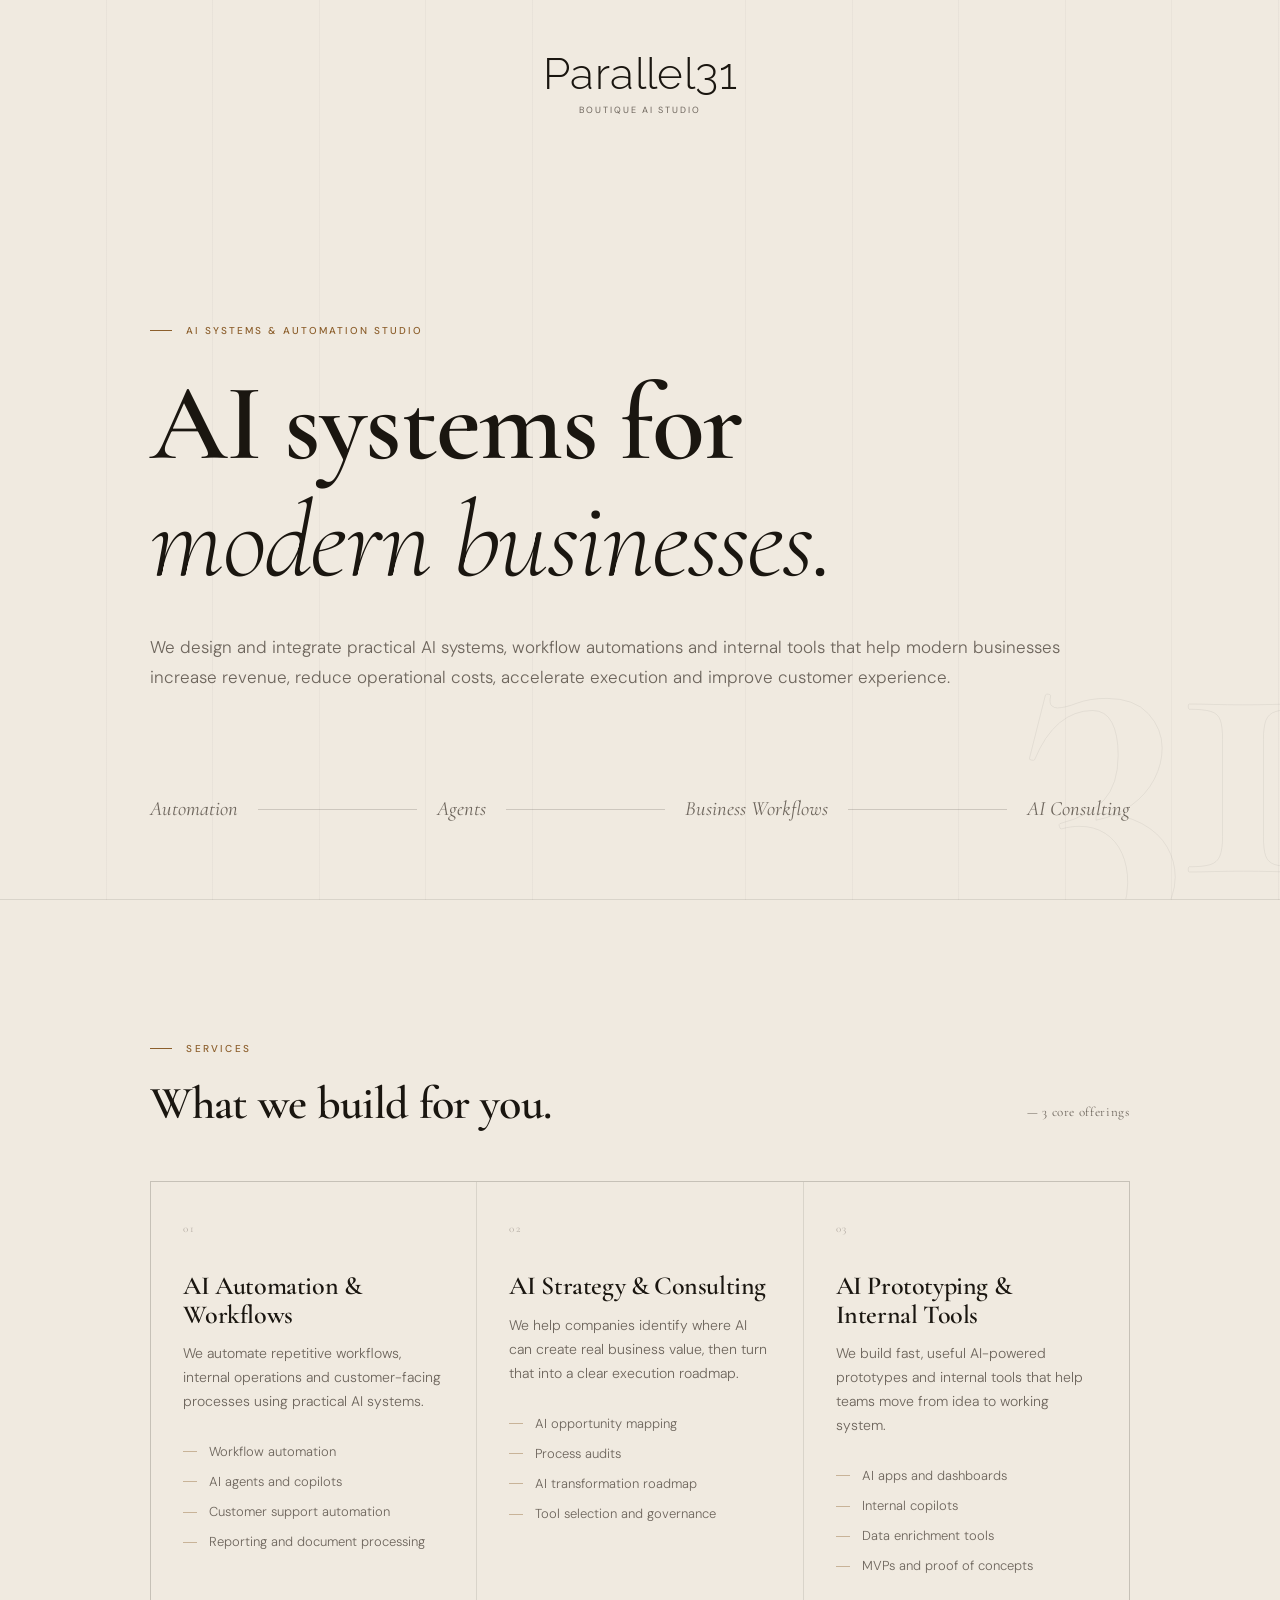
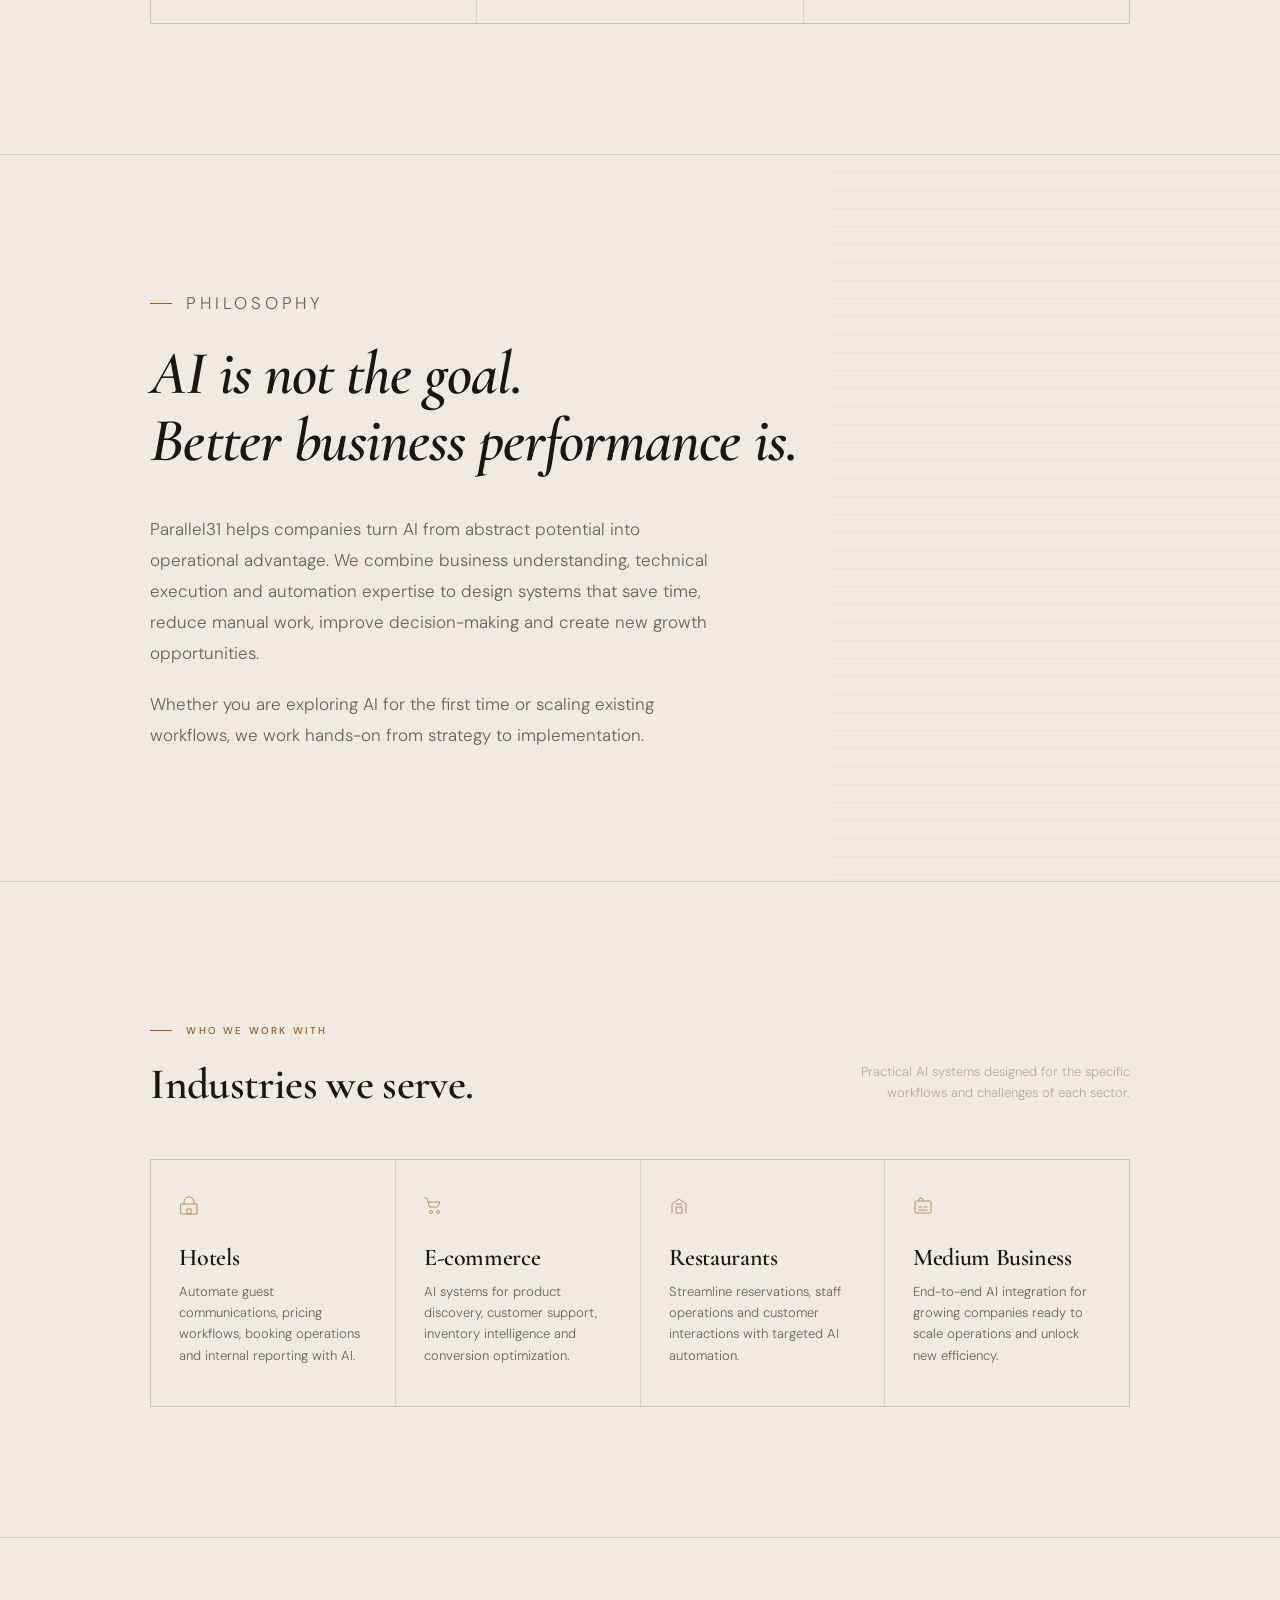
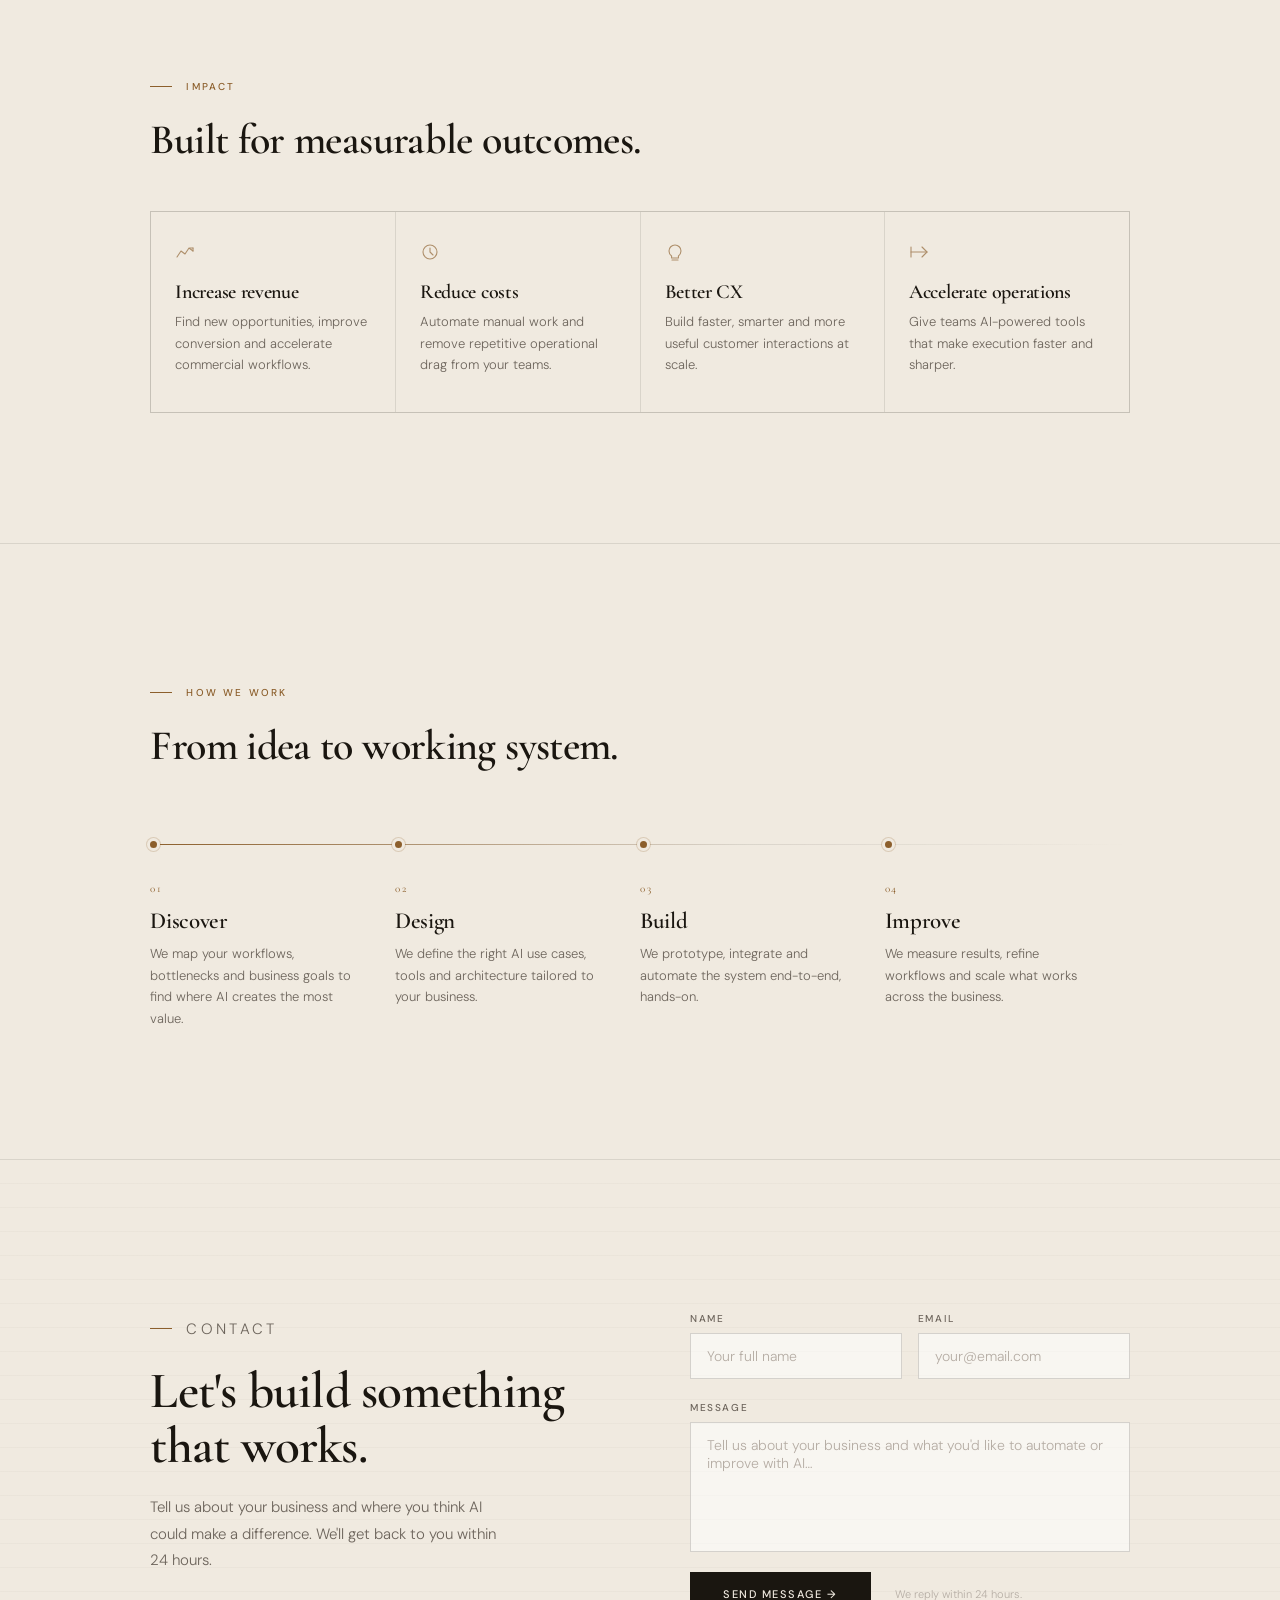
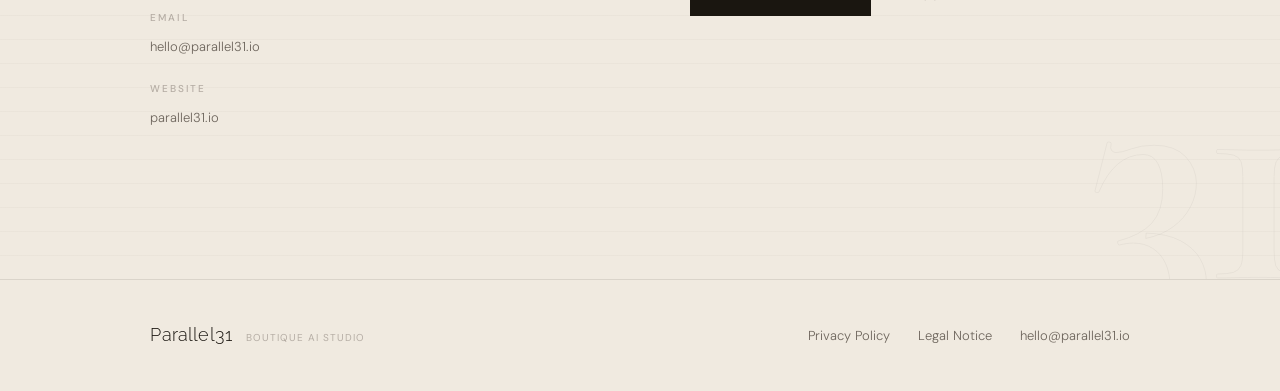
==== index.html @ 16d75545 "feat: initial deploy — Parallel31 landing page with Vercel config" ====
<!DOCTYPE html>
<html lang="en">
<head>
  <meta charset="UTF-8">
  <meta name="viewport" content="width=device-width, initial-scale=1.0">
  <title>Parallel31 — AI Systems for Modern Businesses</title>
  <meta name="description" content="Parallel31 designs and integrates generative AI solutions, automation workflows and AI-powered internal tools for measurable business impact.">
  <meta name="robots" content="index, follow">
  <link rel="canonical" href="https://parallel31.io">
  <meta property="og:title" content="Parallel31 — AI Systems for Modern Businesses">
  <meta property="og:description" content="Parallel31 designs and integrates generative AI solutions, automation workflows and AI-powered internal tools for measurable business impact.">
  <meta property="og:type" content="website">
  <meta property="og:url" content="https://parallel31.io">
  <meta name="twitter:card" content="summary_large_image">
  <meta name="twitter:title" content="Parallel31 — AI Systems for Modern Businesses">
  <meta name="twitter:description" content="Parallel31 designs and integrates generative AI solutions, automation workflows and AI-powered internal tools for measurable business impact.">

  <!-- Cormorant Garamond (headlines) + DM Sans (body/UI) + Raleway (logo wordmark) -->
  <link rel="preconnect" href="https://fonts.googleapis.com">
  <link rel="preconnect" href="https://fonts.gstatic.com" crossorigin>
  <link href="https://fonts.googleapis.com/css2?family=Cormorant+Garamond:ital,wght@0,300;0,400;0,500;0,600;0,700;1,300;1,400;1,600&family=DM+Sans:opsz,wght@9..40,200;9..40,300;9..40,400;9..40,500&family=Raleway:wght@300;400&display=swap" rel="stylesheet">

  <style>
    /* ────────────────────────────────────────────
       VARIABLES — warm off-white / cream light theme
    ──────────────────────────────────────────── */
    :root {
      --bg:           #F0EAE0;
      --surface:      #E9E2D7;
      --surface-2:    #E0D8CB;
      --surface-hover:#D8CFBF;
      --text:         #1A1610;
      --text-muted:   #6D655C;
      --text-dim:     #B5ADA4;
      --accent:       #8C5F2C;
      --accent-light: rgba(140, 95, 44, 0.09);
      --border:       rgba(26, 22, 16, 0.10);
      --border-light: rgba(26, 22, 16, 0.16);
      --max:          1120px;
      --px:           clamp(22px, 5.5vw, 88px);
    }

    /* ────────────────────────────────────────────
       RESET
    ──────────────────────────────────────────── */
    *, *::before, *::after { box-sizing: border-box; margin: 0; padding: 0; }
    html { scroll-behavior: smooth; }

    body {
      background: var(--bg);
      color: var(--text);
      font-family: 'DM Sans', system-ui, sans-serif;
      font-weight: 300;
      font-size: 16px;
      line-height: 1.7;
      -webkit-font-smoothing: antialiased;
      overflow-x: hidden;
    }

    a { color: inherit; text-decoration: none; }

    /* Subtle vertical grid — parallel line motif */
    body::before {
      content: '';
      position: fixed;
      inset: 0;
      background-image: repeating-linear-gradient(
        90deg,
        transparent 0px,
        transparent calc((100vw - 1px) / 12 - 1px),
        rgba(26, 22, 16, 0.032) calc((100vw - 1px) / 12 - 1px),
        rgba(26, 22, 16, 0.032) calc((100vw - 1px) / 12)
      );
      pointer-events: none;
      z-index: 0;
    }

    /* ────────────────────────────────────────────
       LAYOUT
    ──────────────────────────────────────────── */
    .wrap {
      width: 100%;
      max-width: var(--max);
      margin: 0 auto;
      padding: 0 var(--px);
      position: relative;
      z-index: 1;
    }
    section { position: relative; z-index: 1; }

    /* ────────────────────────────────────────────
       TYPOGRAPHY
    ──────────────────────────────────────────── */
    h1, h2, h3, h4 {
      font-family: 'Cormorant Garamond', Georgia, serif;
      line-height: 1.08;
      letter-spacing: -0.015em;
      color: var(--text);
    }

    /* ────────────────────────────────────────────
       SCROLL ANIMATIONS
    ──────────────────────────────────────────── */
    .fade-up {
      opacity: 0;
      transform: translateY(26px);
      transition: opacity 0.9s cubic-bezier(0.16, 1, 0.3, 1),
                  transform 0.9s cubic-bezier(0.16, 1, 0.3, 1);
    }
    .fade-up.visible { opacity: 1; transform: translateY(0); }
    .fade-up[data-d="1"] { transition-delay: 0.08s; }
    .fade-up[data-d="2"] { transition-delay: 0.16s; }
    .fade-up[data-d="3"] { transition-delay: 0.24s; }
    .fade-up[data-d="4"] { transition-delay: 0.32s; }
    .fade-up[data-d="5"] { transition-delay: 0.40s; }
    .fade-up[data-d="6"] { transition-delay: 0.48s; }

    /* ────────────────────────────────────────────
       SHARED: section label
    ──────────────────────────────────────────── */
    .label {
      display: inline-flex;
      align-items: center;
      gap: 14px;
      font-family: 'DM Sans', sans-serif;
      font-size: 10px;
      font-weight: 500;
      letter-spacing: 0.22em;
      text-transform: uppercase;
      color: var(--accent);
      margin-bottom: 22px;
    }
    .label::before {
      content: '';
      display: block;
      width: 22px;
      height: 1px;
      background: var(--accent);
      flex-shrink: 0;
    }

    /* ────────────────────────────────────────────
       1. HERO
    ──────────────────────────────────────────── */
    .hero {
      min-height: 100svh;
      display: flex;
      flex-direction: column;
      border-bottom: 1px solid var(--border);
      position: relative;
      overflow: hidden;
    }

    .hero > .wrap {
      display: flex;
      flex-direction: column;
      flex: 1;
      padding-top: 52px;
      padding-bottom: 72px;
    }

    /* Ghost "31" watermark */
    .hero-mark {
      position: absolute;
      right: -0.04em;
      bottom: -0.12em;
      font-family: 'Cormorant Garamond', serif;
      font-size: clamp(220px, 34vw, 520px);
      font-weight: 700;
      line-height: 1;
      color: transparent;
      -webkit-text-stroke: 1px rgba(26, 22, 16, 0.055);
      pointer-events: none;
      user-select: none;
      letter-spacing: -0.04em;
      z-index: 0;
    }


    /* ── Logo wordmark ── */
    /* NOTE: Replace with <img src="logo.png" alt="Parallel31"> when you have the file */
    .hero-logo {
      position: relative;
      z-index: 1;
      display: flex;
      flex-direction: column;
      align-items: center;
      text-align: center;
      margin-bottom: auto;
      padding-bottom: clamp(64px, 12vh, 140px);
    }
    .logo-name {
      font-family: 'Raleway', sans-serif;
      font-weight: 300;
      font-size: clamp(30px, 4vw, 44px);
      letter-spacing: 0.01em;
      color: var(--text);
      line-height: 1;
      display: block;
    }
    .logo-sub {
      display: block;
      font-family: 'DM Sans', sans-serif;
      font-weight: 400;
      font-size: 9px;
      letter-spacing: 0.22em;
      text-transform: uppercase;
      color: var(--text-muted);
      margin-top: 7px;
    }

    /* ── Hero body ── */
    .hero-body {
      position: relative;
      z-index: 1;
    }

    .hero-eyebrow {
      font-family: 'DM Sans', sans-serif;
      font-size: 10px;
      font-weight: 500;
      letter-spacing: 0.2em;
      text-transform: uppercase;
      color: var(--accent);
      margin-bottom: 26px;
      display: flex;
      align-items: center;
      gap: 14px;
    }
    .hero-eyebrow::before {
      content: '';
      display: block;
      width: 22px;
      height: 1px;
      background: var(--accent);
    }

    .hero h1 {
      font-size: clamp(52px, 8.5vw, 112px);
      font-weight: 600;
      margin-bottom: 32px;
      color: var(--text);
    }
    .hero h1 em {
      font-style: italic;
      font-weight: 300;
    }

    .hero-sub {
      font-size: clamp(15px, 1.6vw, 17px);
      color: var(--text-muted);
      line-height: 1.78;
      font-weight: 300;
    }

    /* ── Hero footer strip ── */
    .hero-foot {
      position: relative;
      z-index: 1;
      padding-top: 40px;
      margin-top: 60px;
    }
    .hero-strip {
      display: flex;
      align-items: center;
      width: 100%;
    }
    .strip-item {
      font-family: 'Cormorant Garamond', serif;
      font-size: clamp(17px, 1.6vw, 22px);
      font-weight: 400;
      font-style: italic;
      color: var(--text-muted);
      white-space: nowrap;
    }
    .strip-div {
      flex: 1;
      height: 1px;
      background: var(--border-light);
      margin: 0 20px;
    }

    /* ────────────────────────────────────────────
       2. SERVICES
    ──────────────────────────────────────────── */
    .services {
      padding: clamp(80px, 11vw, 130px) 0;
      border-bottom: 1px solid var(--border);
    }

    .services-header {
      display: flex;
      align-items: flex-end;
      justify-content: space-between;
      gap: 24px;
      margin-bottom: 52px;
      flex-wrap: wrap;
    }

    .services-header h2 {
      font-size: clamp(28px, 3.6vw, 48px);
      font-weight: 600;
      white-space: nowrap;
    }

    .services-count {
      font-family: 'Cormorant Garamond', serif;
      font-size: 13px;
      font-weight: 400;
      color: var(--text-muted);
      letter-spacing: 0.05em;
      padding-bottom: 6px;
      white-space: nowrap;
    }

    /* Gap trick → clean inner borders */
    .services-grid {
      display: grid;
      grid-template-columns: repeat(3, 1fr);
      gap: 1px;
      background: var(--border);
      border: 1px solid var(--border);
    }

    .service-card {
      background: var(--bg);
      padding: 38px 32px 46px;
      transition: background 0.35s ease;
      position: relative;
      overflow: hidden;
    }
    .service-card::after {
      content: '';
      position: absolute;
      top: 0; left: 0; right: 0;
      height: 2px;
      background: linear-gradient(90deg, var(--accent), transparent);
      opacity: 0;
      transition: opacity 0.35s ease;
    }
    .service-card:hover { background: var(--surface-hover); }
    .service-card:hover::after { opacity: 1; }

    .card-num {
      font-family: 'Cormorant Garamond', serif;
      font-size: 11px;
      font-weight: 400;
      letter-spacing: 0.14em;
      color: var(--text-dim);
      display: block;
      margin-bottom: 34px;
    }

    .service-card h3 {
      font-size: clamp(21px, 2.1vw, 26px);
      font-weight: 600;
      margin-bottom: 12px;
    }

    .service-card > p {
      font-size: 14px;
      color: var(--text-muted);
      line-height: 1.72;
      margin-bottom: 28px;
      font-weight: 300;
    }

    .service-list {
      list-style: none;
      display: flex;
      flex-direction: column;
      gap: 8px;
    }
    .service-list li {
      display: flex;
      align-items: center;
      gap: 12px;
      font-size: 13px;
      color: var(--text-muted);
      font-weight: 300;
    }
    .service-list li::before {
      content: '';
      display: block;
      width: 14px;
      height: 1px;
      background: var(--accent);
      opacity: 0.4;
      flex-shrink: 0;
    }

    /* ────────────────────────────────────────────
       3. PHILOSOPHY
    ──────────────────────────────────────────── */
    .philosophy {
      padding: clamp(80px, 11vw, 130px) 0;
      border-bottom: 1px solid var(--border);
      position: relative;
      overflow: hidden;
    }
    .philosophy::after {
      content: '';
      position: absolute;
      right: 0; top: 0; bottom: 0;
      width: 35%;
      background: repeating-linear-gradient(
        180deg,
        transparent 0px,
        transparent 17px,
        rgba(26, 22, 16, 0.028) 17px,
        rgba(26, 22, 16, 0.028) 18px
      );
      pointer-events: none;
    }

    .philosophy-inner { max-width: 700px; }

    .philosophy h2 {
      font-size: clamp(30px, 4.8vw, 62px);
      font-weight: 600;
      font-style: italic;
      margin-bottom: 40px;
    }

    .philosophy p {
      font-size: clamp(15px, 1.55vw, 17px);
      color: var(--text-muted);
      line-height: 1.82;
      max-width: 580px;
      font-weight: 300;
    }
    .philosophy p + p { margin-top: 20px; }

    /* ────────────────────────────────────────────
       4. CLIENTS
    ──────────────────────────────────────────── */
    .clients {
      padding: clamp(80px, 11vw, 130px) 0;
      border-bottom: 1px solid var(--border);
    }

    .clients-header {
      display: flex;
      align-items: flex-end;
      justify-content: space-between;
      gap: 24px;
      margin-bottom: 52px;
      flex-wrap: wrap;
    }

    .clients-header h2 {
      font-size: clamp(28px, 3.4vw, 44px);
      font-weight: 600;
    }

    .clients-note {
      font-size: 13px;
      color: var(--text-dim);
      font-weight: 300;
      max-width: 280px;
      text-align: right;
      line-height: 1.6;
      padding-bottom: 4px;
    }

    .clients-grid {
      display: grid;
      grid-template-columns: repeat(4, 1fr);
      gap: 1px;
      background: var(--border);
      border: 1px solid var(--border);
    }

    .client-block {
      background: var(--bg);
      padding: 36px 28px 40px;
      transition: background 0.3s ease;
      position: relative;
    }
    .client-block:hover { background: var(--surface); }

    .client-icon {
      display: block;
      margin-bottom: 20px;
    }
    .client-icon svg {
      width: 20px;
      height: 20px;
      opacity: 0.6;
    }

    .client-block h4 {
      font-family: 'Cormorant Garamond', serif;
      font-size: clamp(20px, 1.9vw, 24px);
      font-weight: 600;
      margin-bottom: 10px;
    }

    .client-block p {
      font-size: 13px;
      color: var(--text-muted);
      line-height: 1.65;
      font-weight: 300;
    }

    /* ────────────────────────────────────────────
       5. OUTCOMES
    ──────────────────────────────────────────── */
    .outcomes {
      padding: clamp(80px, 11vw, 130px) 0;
      border-bottom: 1px solid var(--border);
    }

    .outcomes-header { margin-bottom: 48px; }
    .outcomes-header h2 {
      font-size: clamp(26px, 3.3vw, 42px);
      font-weight: 600;
    }

    .outcomes-grid {
      display: grid;
      grid-template-columns: repeat(4, 1fr);
      gap: 1px;
      background: var(--border);
      border: 1px solid var(--border);
    }

    .outcome-block {
      background: var(--bg);
      padding: 30px 24px 36px;
      transition: background 0.3s ease;
    }
    .outcome-block:hover { background: var(--surface); }

    .outcome-icon {
      display: block;
      width: 20px;
      height: 20px;
      margin-bottom: 20px;
      opacity: 0.65;
    }

    .outcome-block h4 {
      font-family: 'Cormorant Garamond', serif;
      font-size: clamp(17px, 1.6vw, 20px);
      font-weight: 600;
      margin-bottom: 8px;
    }

    .outcome-block p {
      font-size: 13px;
      color: var(--text-muted);
      line-height: 1.65;
      font-weight: 300;
    }

    /* ────────────────────────────────────────────
       6. PROCESS
    ──────────────────────────────────────────── */
    .process {
      padding: clamp(80px, 11vw, 130px) 0;
      border-bottom: 1px solid var(--border);
    }

    .process-header { margin-bottom: 68px; }
    .process-header h2 {
      font-size: clamp(26px, 3.3vw, 42px);
      font-weight: 600;
    }

    .steps {
      display: grid;
      grid-template-columns: repeat(4, 1fr);
      position: relative;
    }

    .steps::before {
      content: '';
      position: absolute;
      top: 8px; left: 0; right: 0;
      height: 1px;
      background: linear-gradient(90deg, var(--accent) 0%, var(--border) 60%, transparent 100%);
    }

    .step {
      padding-top: 44px;
      padding-right: 36px;
      position: relative;
    }
    .step::before {
      content: '';
      position: absolute;
      top: 5px; left: 0;
      width: 7px; height: 7px;
      border-radius: 50%;
      background: var(--accent);
      box-shadow: 0 0 0 3px var(--bg), 0 0 0 4px rgba(140,95,44,0.22);
    }

    .step-num {
      display: block;
      font-family: 'Cormorant Garamond', serif;
      font-size: 11px;
      font-weight: 400;
      letter-spacing: 0.14em;
      color: var(--accent);
      margin-bottom: 10px;
    }

    .step h4 {
      font-size: clamp(19px, 1.9vw, 23px);
      font-weight: 600;
      margin-bottom: 10px;
    }

    .step p {
      font-size: 13px;
      color: var(--text-muted);
      line-height: 1.65;
      font-weight: 300;
    }

    /* ────────────────────────────────────────────
       7. CONTACT FORM
    ──────────────────────────────────────────── */
    .contact {
      padding: clamp(80px, 12vw, 150px) 0;
      position: relative;
      overflow: hidden;
    }

    /* Horizontal lines texture behind form */
    .contact::before {
      content: '';
      position: absolute;
      inset: 0;
      background: repeating-linear-gradient(
        180deg,
        transparent 0px,
        transparent 23px,
        rgba(26, 22, 16, 0.022) 23px,
        rgba(26, 22, 16, 0.022) 24px
      );
      pointer-events: none;
    }

    /* Ghost 31 behind form */
    .contact::after {
      content: '31';
      position: absolute;
      right: -0.06em;
      bottom: -0.18em;
      font-family: 'Cormorant Garamond', serif;
      font-size: clamp(180px, 26vw, 400px);
      font-weight: 700;
      line-height: 1;
      color: transparent;
      -webkit-text-stroke: 1px rgba(26, 22, 16, 0.04);
      pointer-events: none;
      user-select: none;
      letter-spacing: -0.04em;
    }

    .contact-inner {
      display: grid;
      grid-template-columns: 1fr 1fr;
      gap: clamp(48px, 8vw, 100px);
      align-items: start;
      position: relative;
      z-index: 1;
    }

    .contact-text {}

    .contact-text h2 {
      font-size: clamp(30px, 4vw, 52px);
      font-weight: 600;
      margin-bottom: 20px;
    }

    .contact-text p {
      font-size: 15px;
      color: var(--text-muted);
      line-height: 1.75;
      font-weight: 300;
      max-width: 360px;
    }

    .contact-detail {
      margin-top: 36px;
      display: flex;
      flex-direction: column;
      gap: 6px;
    }

    .contact-detail a {
      font-size: 13px;
      color: var(--text-muted);
      font-weight: 300;
      transition: color 0.2s ease;
    }
    .contact-detail a:hover { color: var(--accent); }

    .contact-detail .cd-label {
      font-size: 10px;
      font-weight: 500;
      letter-spacing: 0.18em;
      text-transform: uppercase;
      color: var(--text-dim);
      margin-bottom: 4px;
      margin-top: 16px;
      display: block;
    }
    .contact-detail .cd-label:first-child { margin-top: 0; }

    /* Form */
    .contact-form {
      display: flex;
      flex-direction: column;
      gap: 20px;
    }

    .form-row {
      display: grid;
      grid-template-columns: 1fr 1fr;
      gap: 16px;
    }

    .form-field {
      display: flex;
      flex-direction: column;
      gap: 6px;
    }

    .form-field label {
      font-size: 10px;
      font-weight: 500;
      letter-spacing: 0.16em;
      text-transform: uppercase;
      color: var(--text-muted);
    }

    .form-field input,
    .form-field textarea {
      width: 100%;
      background: rgba(255, 255, 255, 0.55);
      border: 1px solid var(--border-light);
      padding: 13px 16px;
      font-family: 'DM Sans', sans-serif;
      font-size: 14px;
      font-weight: 300;
      color: var(--text);
      transition: border-color 0.25s ease, background 0.25s ease;
      outline: none;
      -webkit-appearance: none;
      border-radius: 0;
      resize: none;
    }

    .form-field input::placeholder,
    .form-field textarea::placeholder {
      color: var(--text-dim);
    }

    .form-field input:focus,
    .form-field textarea:focus {
      border-color: var(--accent);
      background: rgba(255, 255, 255, 0.75);
    }

    .form-field textarea { min-height: 130px; }

    .form-submit {
      display: inline-flex;
      align-items: center;
      gap: 12px;
      padding: 14px 32px;
      background: var(--text);
      color: var(--bg);
      border: 1px solid var(--text);
      font-family: 'DM Sans', sans-serif;
      font-size: 11px;
      font-weight: 500;
      letter-spacing: 0.14em;
      text-transform: uppercase;
      cursor: pointer;
      transition: background 0.3s ease, color 0.3s ease, border-color 0.3s ease;
      border-radius: 0;
      align-self: flex-start;
    }
    .form-submit:hover {
      background: var(--accent);
      border-color: var(--accent);
      color: var(--bg);
    }

    .form-note {
      font-size: 11px;
      color: var(--text-dim);
      font-weight: 300;
    }

    /* ────────────────────────────────────────────
       FOOTER
    ──────────────────────────────────────────── */
    footer {
      border-top: 1px solid var(--border);
      padding: 40px 0;
      position: relative;
      z-index: 1;
      background: var(--bg);
    }

    .footer-inner {
      display: flex;
      align-items: center;
      justify-content: space-between;
      gap: 24px;
      flex-wrap: wrap;
    }

    .footer-brand { display: flex; align-items: baseline; gap: 14px; }

    .footer-name {
      font-family: 'Raleway', sans-serif;
      font-size: 18px;
      font-weight: 300;
      color: var(--text);
      letter-spacing: 0.01em;
    }

    .footer-tagline {
      font-size: 10px;
      font-weight: 400;
      color: var(--text-dim);
      letter-spacing: 0.1em;
      text-transform: uppercase;
    }

    .footer-right { display: flex; align-items: center; gap: 28px; }

    .footer-right a {
      font-size: 13px;
      color: var(--text-muted);
      font-weight: 300;
      transition: color 0.2s ease;
    }
    .footer-right a:hover { color: var(--accent); }

    /* ────────────────────────────────────────────
       RESPONSIVE
    ──────────────────────────────────────────── */
    @media (max-width: 1000px) {
      .clients-grid { grid-template-columns: repeat(2, 1fr); }
      .outcomes-grid { grid-template-columns: repeat(2, 1fr); }
    }

    @media (max-width: 900px) {
      .services-grid { grid-template-columns: 1fr; }
      .services-header h2 { white-space: normal; }

      .steps {
        grid-template-columns: repeat(2, 1fr);
        gap: 48px 36px;
      }
      .steps::before { display: none; }
      .step { padding-top: 0; }
      .step::before { display: none; }

      .contact-inner { grid-template-columns: 1fr; gap: 52px; }
      .contact-text p { max-width: 100%; }
    }

    @media (max-width: 640px) {
      :root { --px: 20px; }

      .hero { padding: 40px 0 56px; }
      .hero-lines { display: none; }

      .clients-grid { grid-template-columns: 1fr; }
      .outcomes-grid { grid-template-columns: 1fr; }
      .steps { grid-template-columns: 1fr; gap: 40px; }

      .form-row { grid-template-columns: 1fr; }

      .hero-foot { flex-direction: column; align-items: flex-start; gap: 16px; }

      .footer-inner { flex-direction: column; align-items: flex-start; gap: 16px; }
      .footer-brand { flex-direction: column; gap: 6px; }
      .footer-right { gap: 18px; }

      .philosophy::after { display: none; }
      .clients-header { flex-direction: column; }
      .clients-note { text-align: left; }
    }
  </style>
</head>
<body>

  <!-- ──────────────── 1. HERO ──────────────── -->
  <section class="hero">
    <div class="hero-mark" aria-hidden="true">31</div>
    <div class="wrap">
      <!-- Logo wordmark — replace with <img src="logo.png" alt="Parallel31"> if you have the file -->
      <div class="hero-logo fade-up">
        <span class="logo-name">Parallel31</span>
        <span class="logo-sub">Boutique AI Studio</span>
      </div>

      <div class="hero-body">
        <p class="hero-eyebrow fade-up" data-d="1">AI Systems &amp; Automation Studio</p>
        <h1 class="fade-up" data-d="2">
          AI systems for<br><em>modern businesses.</em>
        </h1>
        <p class="hero-sub fade-up" data-d="3">
          We design and integrate practical AI systems, workflow automations and internal tools that help modern businesses increase revenue, reduce operational costs, accelerate execution and improve customer experience.
        </p>
      </div>

      <div class="hero-foot fade-up" data-d="4">
        <div class="hero-strip">
          <span class="strip-item">Automation</span>
          <span class="strip-div" aria-hidden="true"></span>
          <span class="strip-item">Agents</span>
          <span class="strip-div" aria-hidden="true"></span>
          <span class="strip-item">Business Workflows</span>
          <span class="strip-div" aria-hidden="true"></span>
          <span class="strip-item">AI Consulting</span>
        </div>
      </div>
    </div>
  </section>

  <!-- ──────────────── 2. SERVICES ──────────────── -->
  <section class="services">
    <div class="wrap">
      <div class="services-header fade-up">
        <div>
          <p class="label">Services</p>
          <h2>What we build for you.</h2>
        </div>
        <span class="services-count">— 3 core offerings</span>
      </div>

      <div class="services-grid">
        <article class="service-card fade-up" data-d="1">
          <span class="card-num">01</span>
          <h3>AI Automation &amp; Workflows</h3>
          <p>We automate repetitive workflows, internal operations and customer-facing processes using practical AI systems.</p>
          <ul class="service-list">
            <li>Workflow automation</li>
            <li>AI agents and copilots</li>
            <li>Customer support automation</li>
            <li>Reporting and document processing</li>
          </ul>
        </article>

        <article class="service-card fade-up" data-d="2">
          <span class="card-num">02</span>
          <h3>AI Strategy &amp; Consulting</h3>
          <p>We help companies identify where AI can create real business value, then turn that into a clear execution roadmap.</p>
          <ul class="service-list">
            <li>AI opportunity mapping</li>
            <li>Process audits</li>
            <li>AI transformation roadmap</li>
            <li>Tool selection and governance</li>
          </ul>
        </article>

        <article class="service-card fade-up" data-d="3">
          <span class="card-num">03</span>
          <h3>AI Prototyping &amp; Internal Tools</h3>
          <p>We build fast, useful AI-powered prototypes and internal tools that help teams move from idea to working system.</p>
          <ul class="service-list">
            <li>AI apps and dashboards</li>
            <li>Internal copilots</li>
            <li>Data enrichment tools</li>
            <li>MVPs and proof of concepts</li>
          </ul>
        </article>
      </div>
    </div>
  </section>

  <!-- ──────────────── 3. PHILOSOPHY ──────────────── -->
  <section class="philosophy">
    <div class="wrap">
      <div class="philosophy-inner">
        <p class="label fade-up">Philosophy</p>
        <h2 class="fade-up" data-d="1">AI is not the goal.<br>Better business performance is.</h2>
        <div class="fade-up" data-d="2">
          <p>Parallel31 helps companies turn AI from abstract potential into operational advantage. We combine business understanding, technical execution and automation expertise to design systems that save time, reduce manual work, improve decision-making and create new growth opportunities.</p>
          <p>Whether you are exploring AI for the first time or scaling existing workflows, we work hands-on from strategy to implementation.</p>
        </div>
      </div>
    </div>
  </section>

  <!-- ──────────────── 4. CLIENTS ──────────────── -->
  <section class="clients">
    <div class="wrap">
      <div class="clients-header fade-up">
        <div>
          <p class="label">Who we work with</p>
          <h2>Industries we serve.</h2>
        </div>
        <p class="clients-note">Practical AI systems designed for the specific workflows and challenges of each sector.</p>
      </div>

      <div class="clients-grid">
        <div class="client-block fade-up" data-d="1">
          <span class="client-icon">
            <svg viewBox="0 0 20 20" fill="none" aria-hidden="true">
              <rect x="2" y="8" width="16" height="10" stroke="#8C5F2C" stroke-width="1" stroke-linecap="round" stroke-linejoin="round"/>
              <path d="M5 8V6a5 5 0 0110 0v2" stroke="#8C5F2C" stroke-width="1" stroke-linecap="round"/>
              <rect x="8" y="13" width="4" height="5" stroke="#8C5F2C" stroke-width="1"/>
            </svg>
          </span>
          <h4>Hotels</h4>
          <p>Automate guest communications, pricing workflows, booking operations and internal reporting with AI.</p>
        </div>

        <div class="client-block fade-up" data-d="2">
          <span class="client-icon">
            <svg viewBox="0 0 20 20" fill="none" aria-hidden="true">
              <circle cx="7" cy="16" r="1.5" stroke="#8C5F2C" stroke-width="1"/>
              <circle cx="14" cy="16" r="1.5" stroke="#8C5F2C" stroke-width="1"/>
              <path d="M1 2h2l2.5 9h8L16 6H5" stroke="#8C5F2C" stroke-width="1" stroke-linecap="round" stroke-linejoin="round"/>
            </svg>
          </span>
          <h4>E-commerce</h4>
          <p>AI systems for product discovery, customer support, inventory intelligence and conversion optimization.</p>
        </div>

        <div class="client-block fade-up" data-d="3">
          <span class="client-icon">
            <svg viewBox="0 0 20 20" fill="none" aria-hidden="true">
              <path d="M3 17V8l7-5 7 5v9" stroke="#8C5F2C" stroke-width="1" stroke-linecap="round" stroke-linejoin="round"/>
              <rect x="7" y="11" width="6" height="6" stroke="#8C5F2C" stroke-width="1"/>
              <path d="M7 8h6" stroke="#8C5F2C" stroke-width="1" stroke-linecap="round"/>
            </svg>
          </span>
          <h4>Restaurants</h4>
          <p>Streamline reservations, staff operations and customer interactions with targeted AI automation.</p>
        </div>

        <div class="client-block fade-up" data-d="4">
          <span class="client-icon">
            <svg viewBox="0 0 20 20" fill="none" aria-hidden="true">
              <rect x="2" y="5" width="16" height="12" rx="1" stroke="#8C5F2C" stroke-width="1"/>
              <path d="M6 5V4a2 2 0 014 0v1M6 11h3M6 14h8M11 11h3" stroke="#8C5F2C" stroke-width="1" stroke-linecap="round"/>
            </svg>
          </span>
          <h4>Medium Business</h4>
          <p>End-to-end AI integration for growing companies ready to scale operations and unlock new efficiency.</p>
        </div>
      </div>
    </div>
  </section>

  <!-- ──────────────── 5. OUTCOMES ──────────────── -->
  <section class="outcomes">
    <div class="wrap">
      <div class="outcomes-header fade-up">
        <p class="label">Impact</p>
        <h2>Built for measurable outcomes.</h2>
      </div>

      <div class="outcomes-grid">
        <div class="outcome-block fade-up" data-d="1">
          <svg class="outcome-icon" viewBox="0 0 20 20" fill="none" aria-hidden="true">
            <polyline points="2,15 6,9 10,12 14,6 18,9" stroke="#8C5F2C" stroke-width="1.1" stroke-linecap="round" stroke-linejoin="round"/>
            <line x1="18" y1="6" x2="18" y2="9" stroke="#8C5F2C" stroke-width="1.1" stroke-linecap="round"/>
            <line x1="15" y1="6" x2="18" y2="6" stroke="#8C5F2C" stroke-width="1.1" stroke-linecap="round"/>
          </svg>
          <h4>Increase revenue</h4>
          <p>Find new opportunities, improve conversion and accelerate commercial workflows.</p>
        </div>

        <div class="outcome-block fade-up" data-d="2">
          <svg class="outcome-icon" viewBox="0 0 20 20" fill="none" aria-hidden="true">
            <circle cx="10" cy="10" r="7" stroke="#8C5F2C" stroke-width="1.1"/>
            <polyline points="10,6 10,10 13,13" stroke="#8C5F2C" stroke-width="1.1" stroke-linecap="round" stroke-linejoin="round"/>
          </svg>
          <h4>Reduce costs</h4>
          <p>Automate manual work and remove repetitive operational drag from your teams.</p>
        </div>

        <div class="outcome-block fade-up" data-d="3">
          <svg class="outcome-icon" viewBox="0 0 20 20" fill="none" aria-hidden="true">
            <path d="M10 3C6.69 3 4 5.69 4 9c0 2.07 1.01 3.9 2.56 5.05V16h6.88v-1.95A7 7 0 0016 9c0-3.31-2.69-6-6-6z" stroke="#8C5F2C" stroke-width="1.1" stroke-linecap="round" stroke-linejoin="round"/>
            <line x1="7" y1="18" x2="13" y2="18" stroke="#8C5F2C" stroke-width="1.1" stroke-linecap="round"/>
          </svg>
          <h4>Better CX</h4>
          <p>Build faster, smarter and more useful customer interactions at scale.</p>
        </div>

        <div class="outcome-block fade-up" data-d="4">
          <svg class="outcome-icon" viewBox="0 0 20 20" fill="none" aria-hidden="true">
            <line x1="2" y1="10" x2="18" y2="10" stroke="#8C5F2C" stroke-width="1.1" stroke-linecap="round"/>
            <polyline points="13,5 18,10 13,15" stroke="#8C5F2C" stroke-width="1.1" stroke-linecap="round" stroke-linejoin="round"/>
            <line x1="2" y1="5" x2="2" y2="15" stroke="#8C5F2C" stroke-width="1.1" stroke-linecap="round"/>
          </svg>
          <h4>Accelerate operations</h4>
          <p>Give teams AI-powered tools that make execution faster and sharper.</p>
        </div>
      </div>
    </div>
  </section>

  <!-- ──────────────── 6. PROCESS ──────────────── -->
  <section class="process">
    <div class="wrap">
      <div class="process-header fade-up">
        <p class="label">How we work</p>
        <h2>From idea to working system.</h2>
      </div>

      <div class="steps">
        <div class="step fade-up" data-d="1">
          <span class="step-num">01</span>
          <h4>Discover</h4>
          <p>We map your workflows, bottlenecks and business goals to find where AI creates the most value.</p>
        </div>
        <div class="step fade-up" data-d="2">
          <span class="step-num">02</span>
          <h4>Design</h4>
          <p>We define the right AI use cases, tools and architecture tailored to your business.</p>
        </div>
        <div class="step fade-up" data-d="3">
          <span class="step-num">03</span>
          <h4>Build</h4>
          <p>We prototype, integrate and automate the system end-to-end, hands-on.</p>
        </div>
        <div class="step fade-up" data-d="4">
          <span class="step-num">04</span>
          <h4>Improve</h4>
          <p>We measure results, refine workflows and scale what works across the business.</p>
        </div>
      </div>
    </div>
  </section>

  <!-- ──────────────── 7. CONTACT FORM ──────────────── -->
  <section class="contact">
    <div class="wrap">
      <div class="contact-inner">

        <div class="contact-text fade-up">
          <p class="label">Contact</p>
          <h2>Let's build something that works.</h2>
          <p>Tell us about your business and where you think AI could make a difference. We'll get back to you within 24 hours.</p>

          <div class="contact-detail">
            <span class="cd-label">Email</span>
            <a href="mailto:hello@parallel31.io">hello@parallel31.io</a>
            <span class="cd-label">Website</span>
            <a href="https://parallel31.io">parallel31.io</a>
          </div>
        </div>

        <!-- FormSubmit.co — free, no signup, forwards to your email -->
        <form
          class="contact-form fade-up"
          data-d="2"
          action="https://formsubmit.co/hello@parallel31.io"
          method="POST"
        >
          <!-- FormSubmit config -->
          <input type="hidden" name="_subject" value="New enquiry — Parallel31.io">
          <input type="hidden" name="_captcha" value="false">
          <input type="hidden" name="_template" value="table">
          <input type="hidden" name="_next" value="https://www.parallel31.io">

          <div class="form-row">
            <div class="form-field">
              <label for="name">Name</label>
              <input type="text" id="name" name="name" placeholder="Your full name" required>
            </div>
            <div class="form-field">
              <label for="email">Email</label>
              <input type="email" id="email" name="email" placeholder="your@email.com" required>
            </div>
          </div>

          <div class="form-field">
            <label for="message">Message</label>
            <textarea id="message" name="message" placeholder="Tell us about your business and what you'd like to automate or improve with AI…" required></textarea>
          </div>

          <div style="display:flex; align-items:center; gap:24px; flex-wrap:wrap;">
            <button type="submit" class="form-submit">Send message →</button>
            <span class="form-note">We reply within 24 hours.</span>
          </div>
        </form>

      </div>
    </div>
  </section>

  <!-- ──────────────── FOOTER ──────────────── -->
  <footer>
    <div class="wrap">
      <div class="footer-inner">
        <div class="footer-brand">
          <span class="footer-name">Parallel31</span>
          <span class="footer-tagline">Boutique AI Studio</span>
        </div>
        <div class="footer-right">
          <a href="privacy-policy.html">Privacy Policy</a>
          <a href="legal-notice.html">Legal Notice</a>
          <a href="mailto:hello@parallel31.io">hello@parallel31.io</a>
        </div>
      </div>
    </div>
  </footer>

  <script>
    // Intersection observer — fade-up on scroll
    const io = new IntersectionObserver((entries) => {
      entries.forEach(e => {
        if (e.isIntersecting) {
          e.target.classList.add('visible');
          io.unobserve(e.target);
        }
      });
    }, { threshold: 0.06, rootMargin: '0px 0px -30px 0px' });

    document.querySelectorAll('.fade-up').forEach(el => io.observe(el));

    // Hero animates immediately
    requestAnimationFrame(() => {
      document.querySelectorAll('.hero .fade-up').forEach((el, i) => {
        setTimeout(() => el.classList.add('visible'), i * 100);
      });
    });
  </script>
</body>
</html>
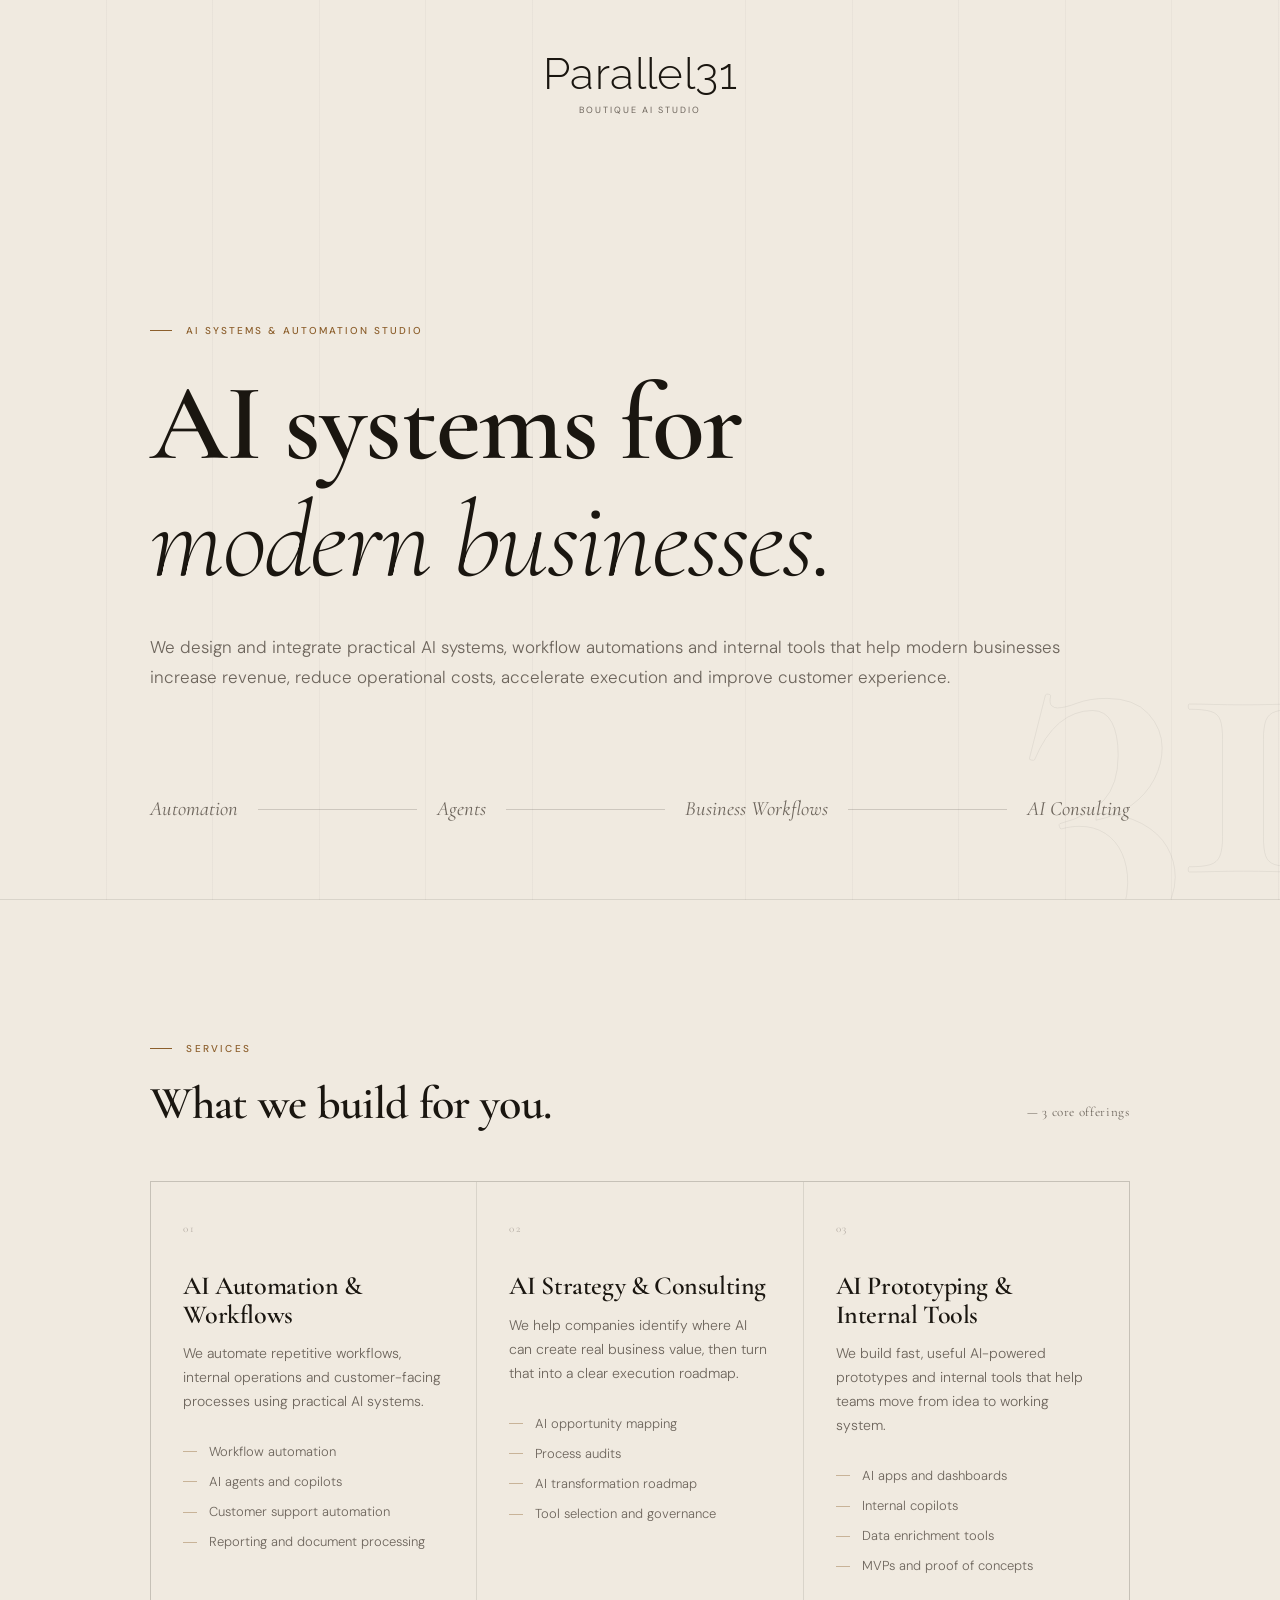
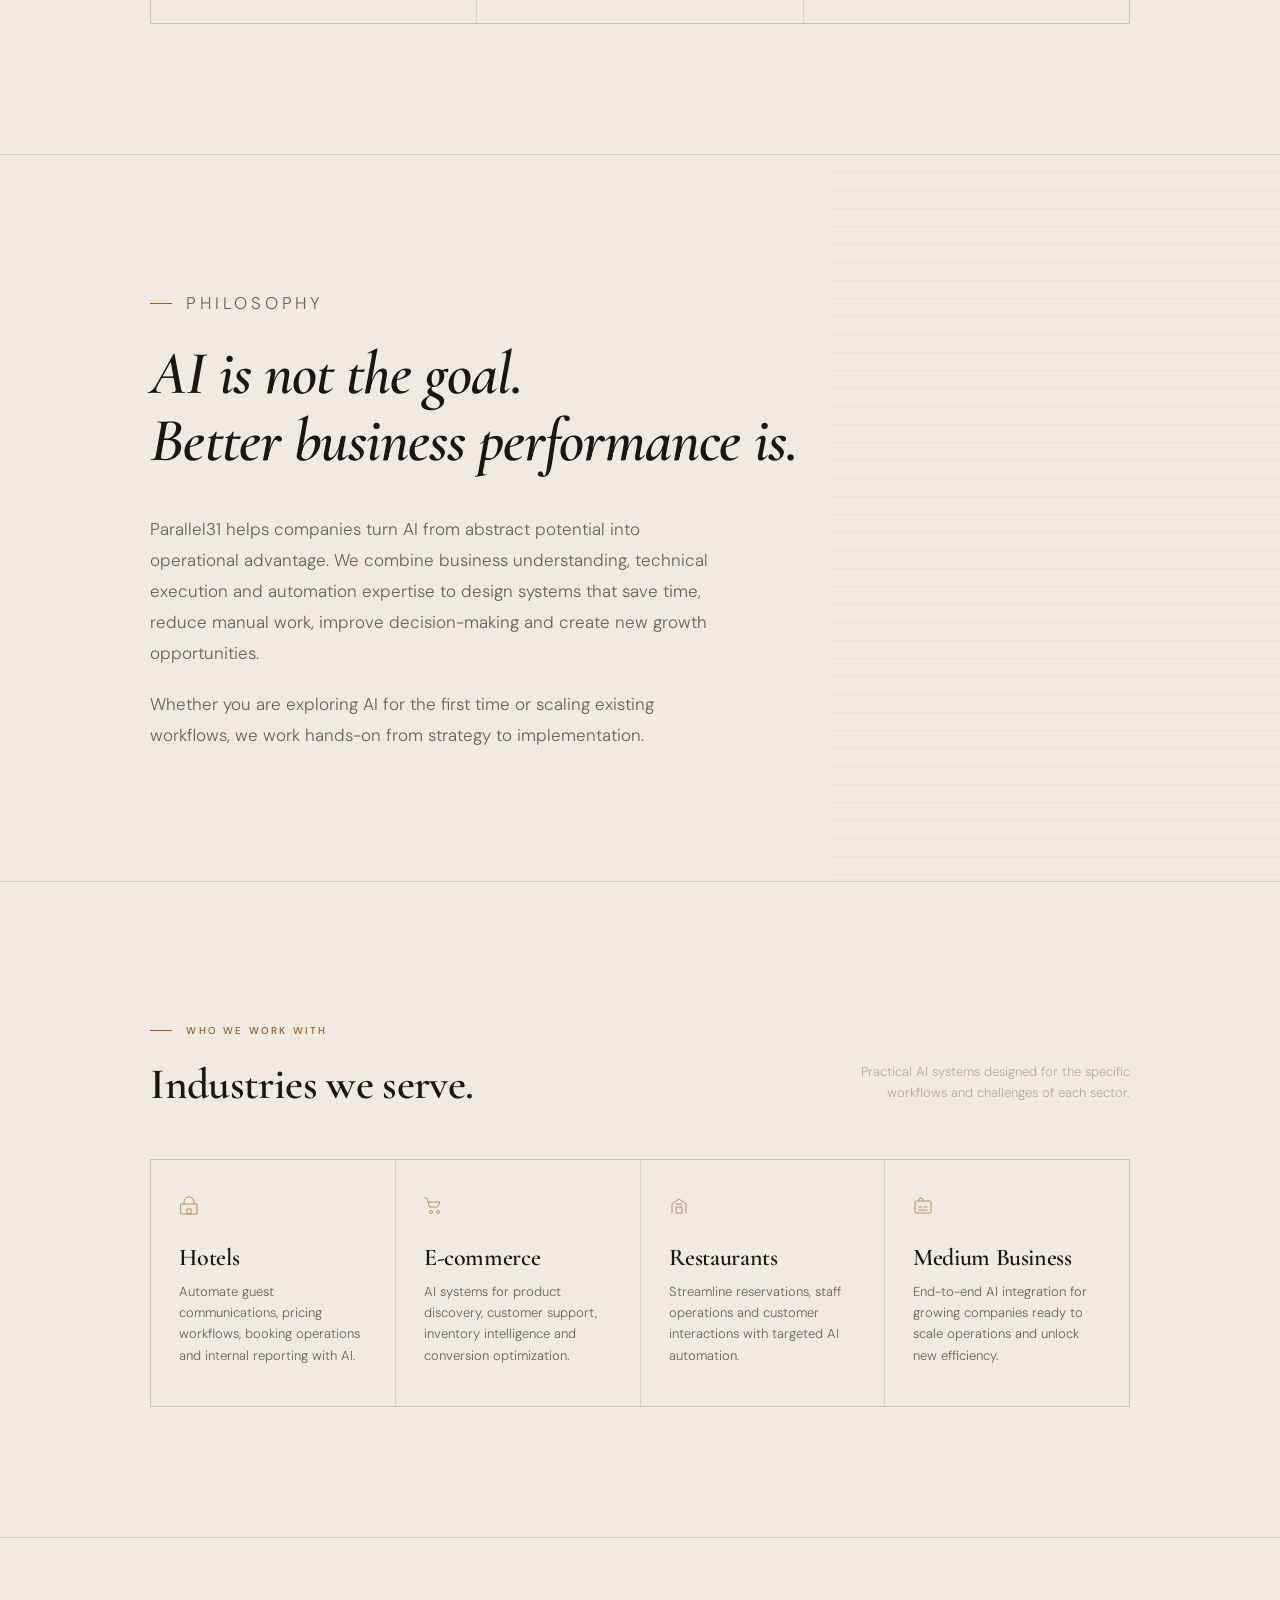
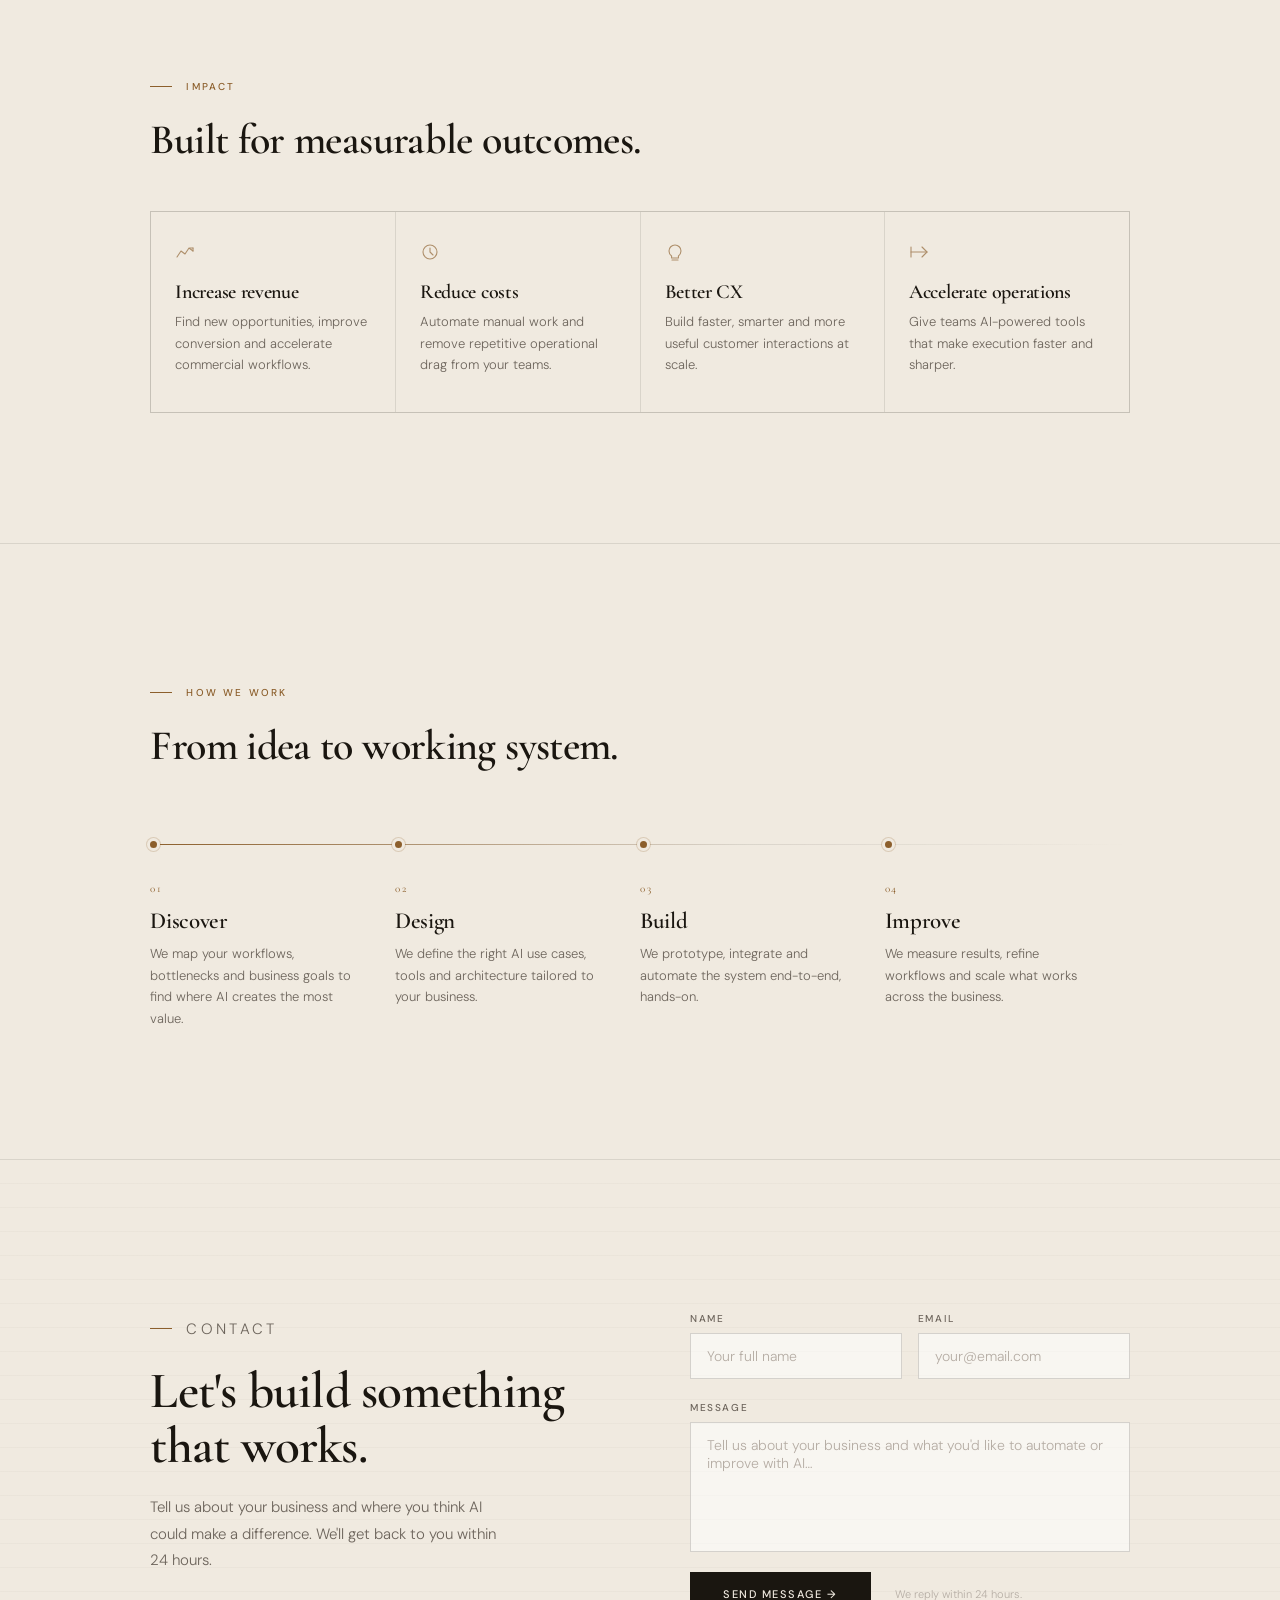
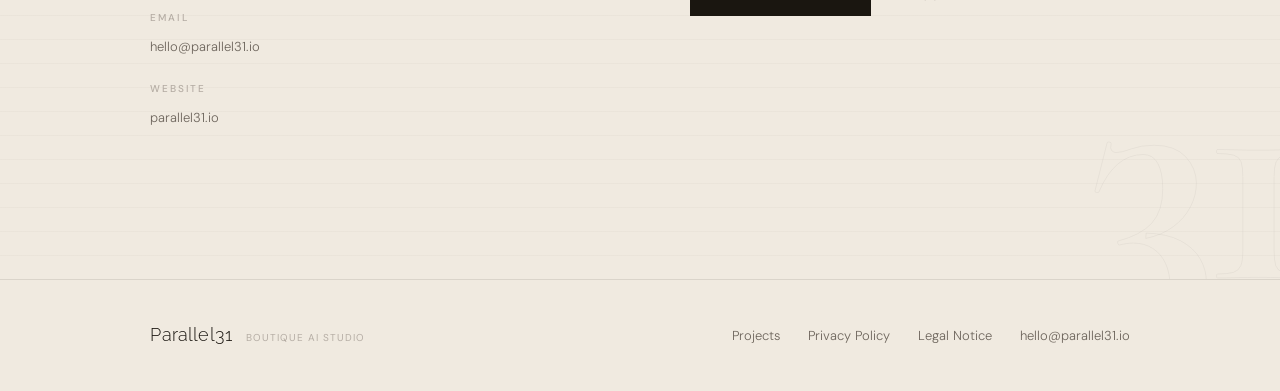
==== commit 480814a5: "feat: /projects portfolio page — 12 case studies with real captures - New /projects: selected work g" ====
--- a/index.html
+++ b/index.html
@@ -1142,7 +1142,7 @@
   </section>
 
   <!-- ──────────────── 7. CONTACT FORM ──────────────── -->
-  <section class="contact">
+  <section class="contact" id="contact">
     <div class="wrap">
       <div class="contact-inner">
 
@@ -1207,6 +1207,7 @@
           <span class="footer-tagline">Boutique AI Studio</span>
         </div>
         <div class="footer-right">
+          <a href="/projects">Projects</a>
           <a href="privacy-policy.html">Privacy Policy</a>
           <a href="legal-notice.html">Legal Notice</a>
           <a href="mailto:hello@parallel31.io">hello@parallel31.io</a>
@@ -1235,5 +1236,5 @@
       });
     });
   </script>
-</body>
+<script>document.addEventListener("contextmenu",function(e){e.preventDefault();})</script></body>
 </html>
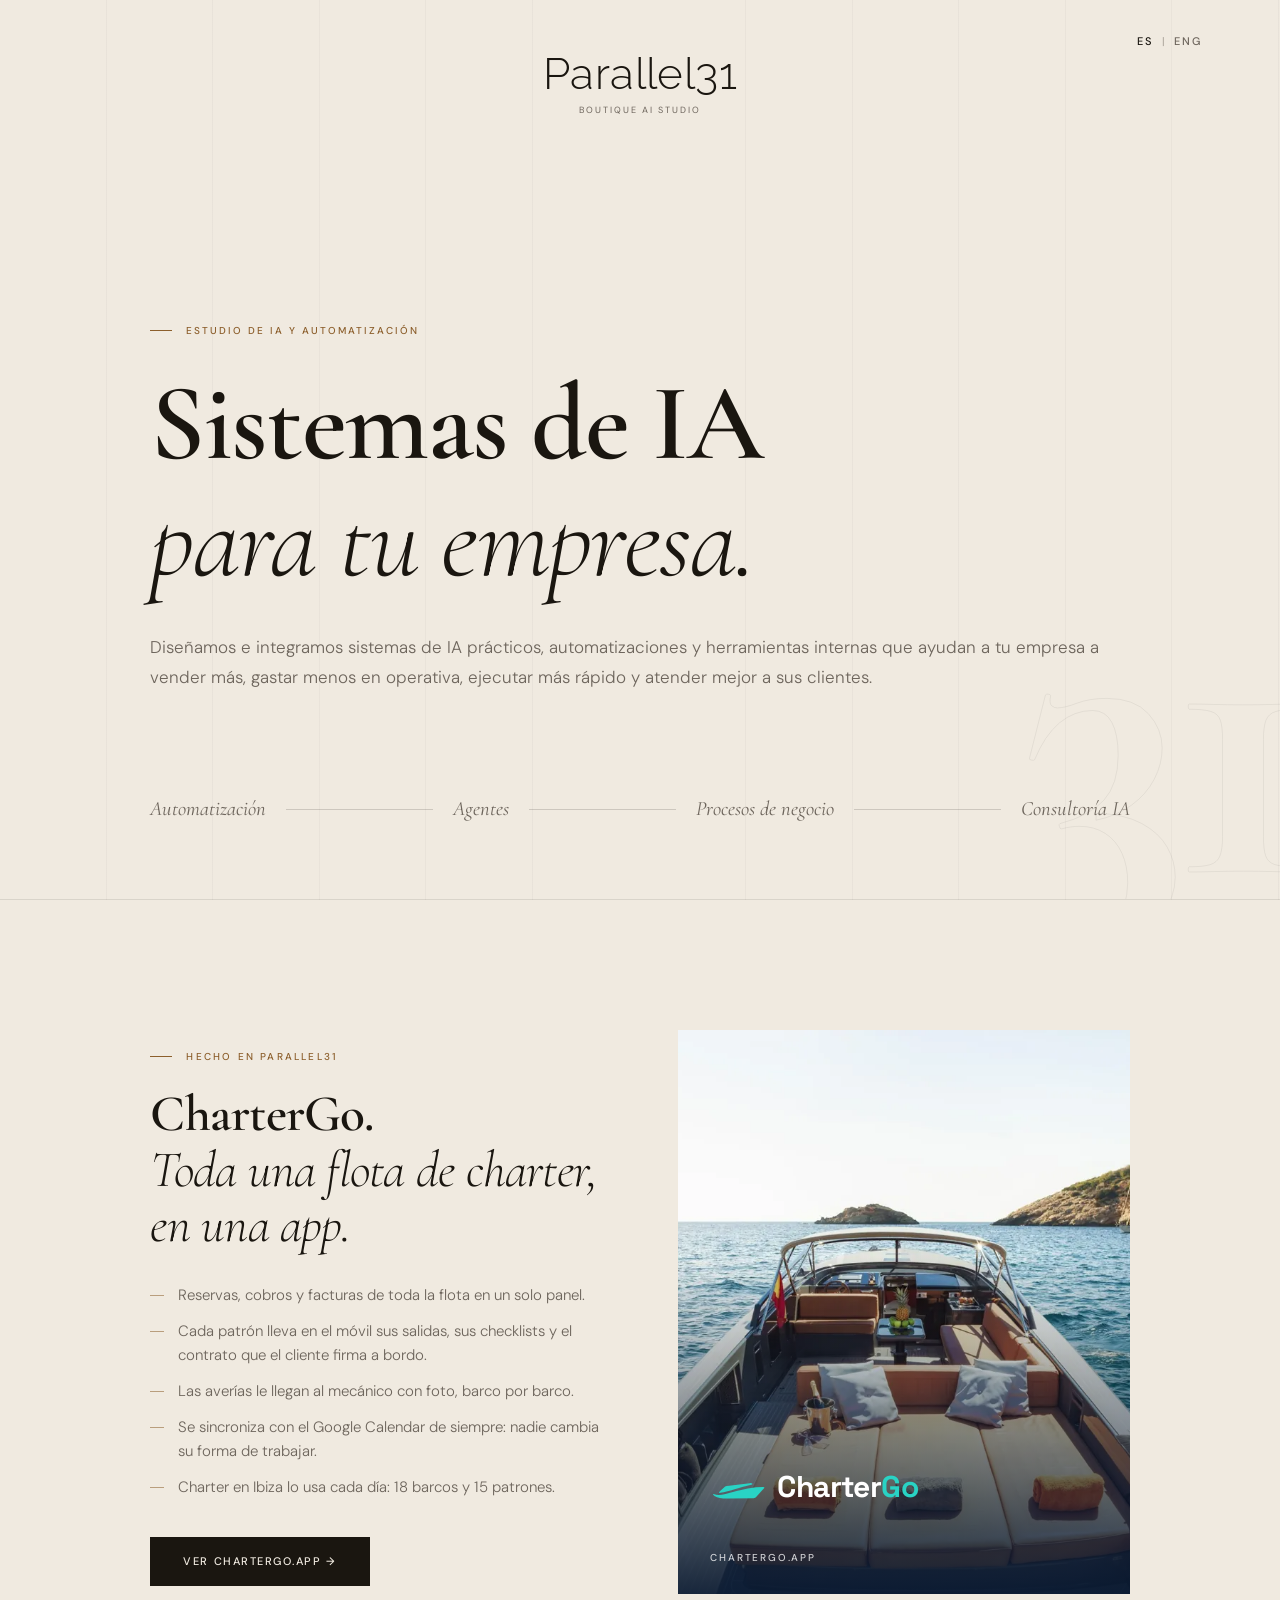
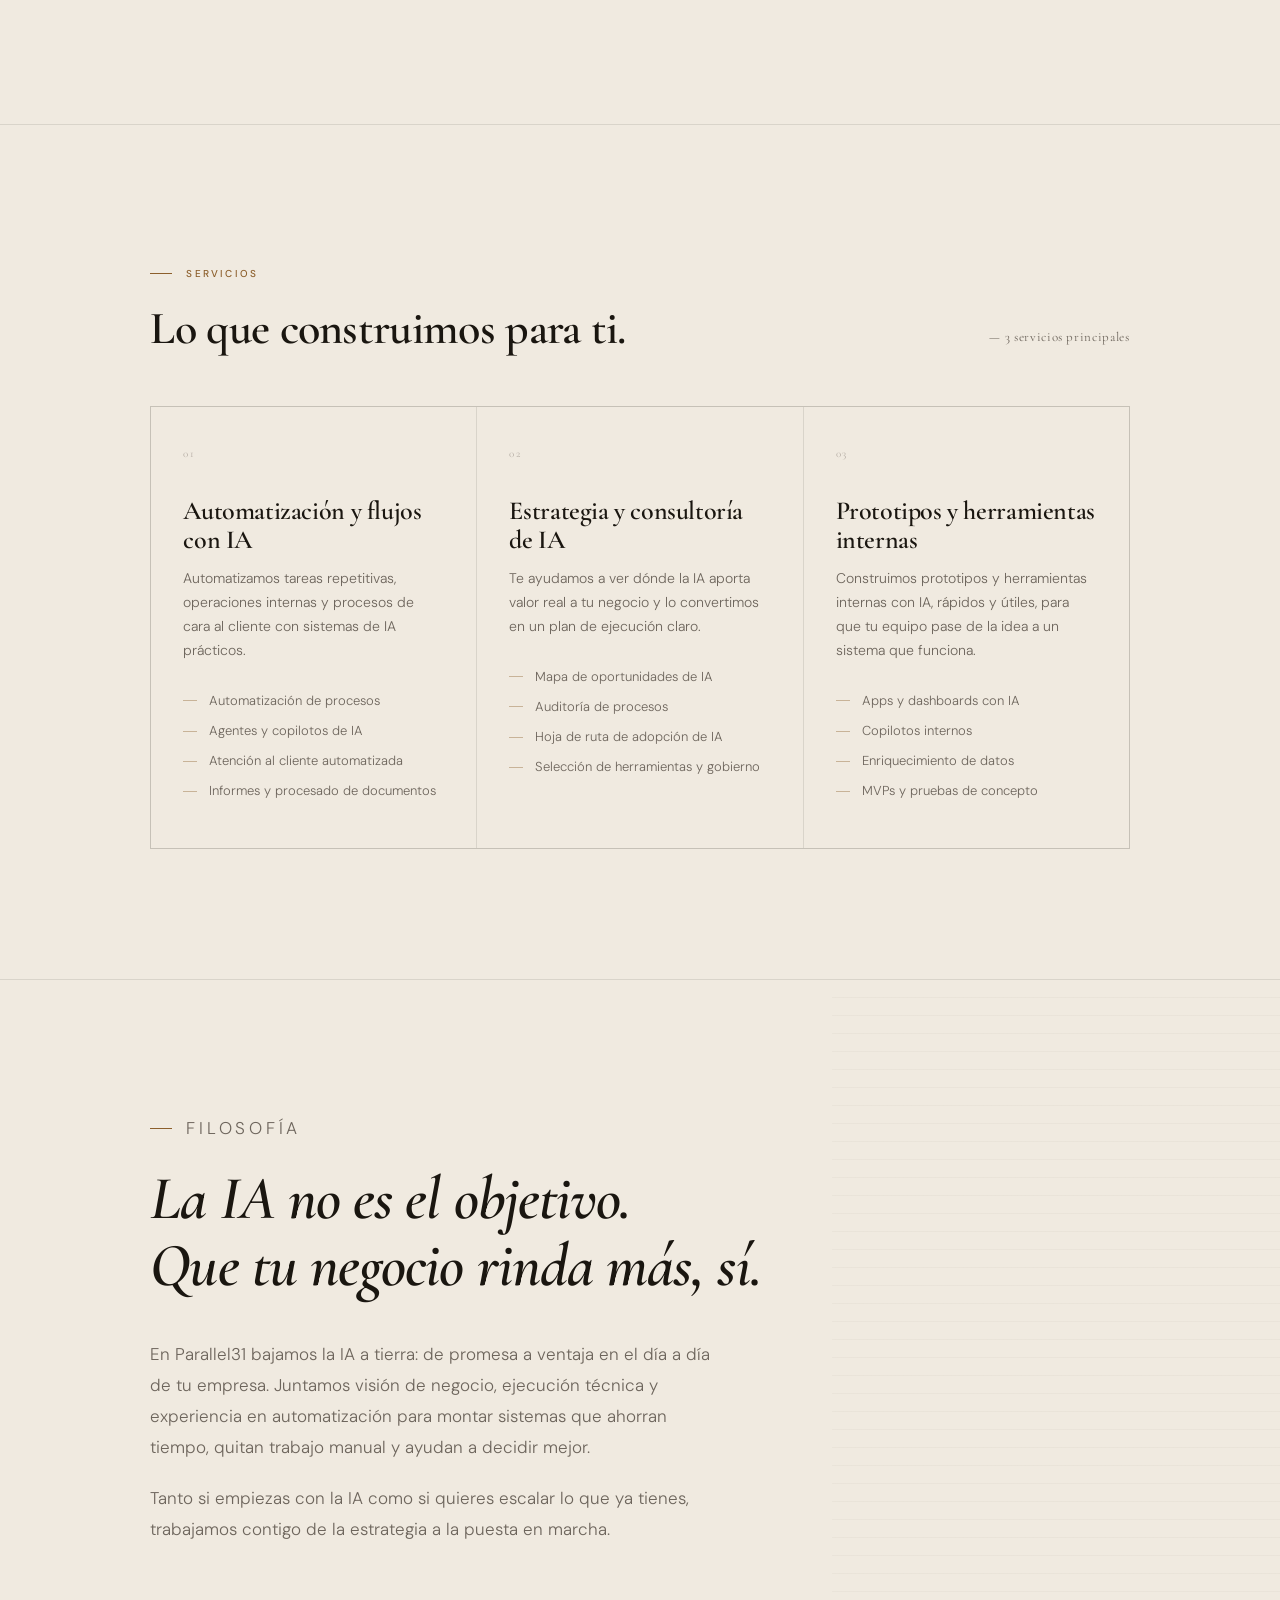
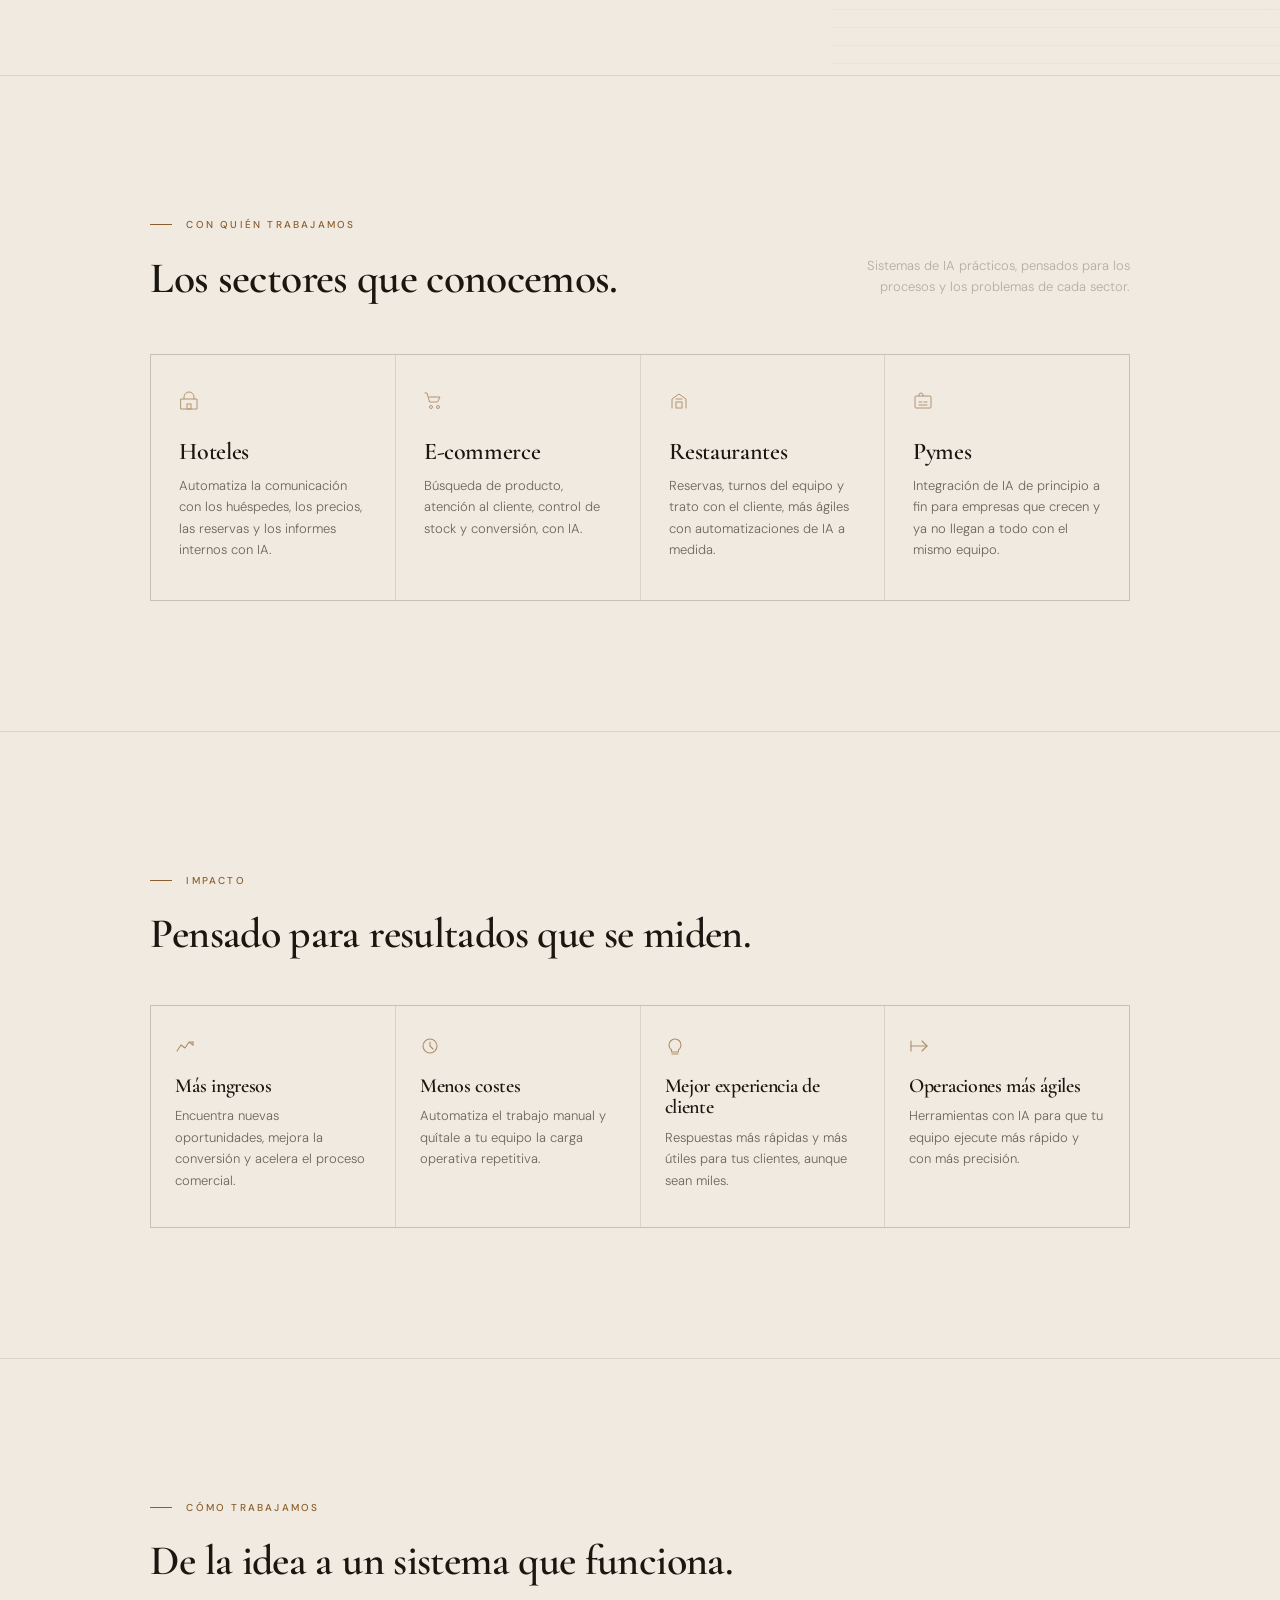
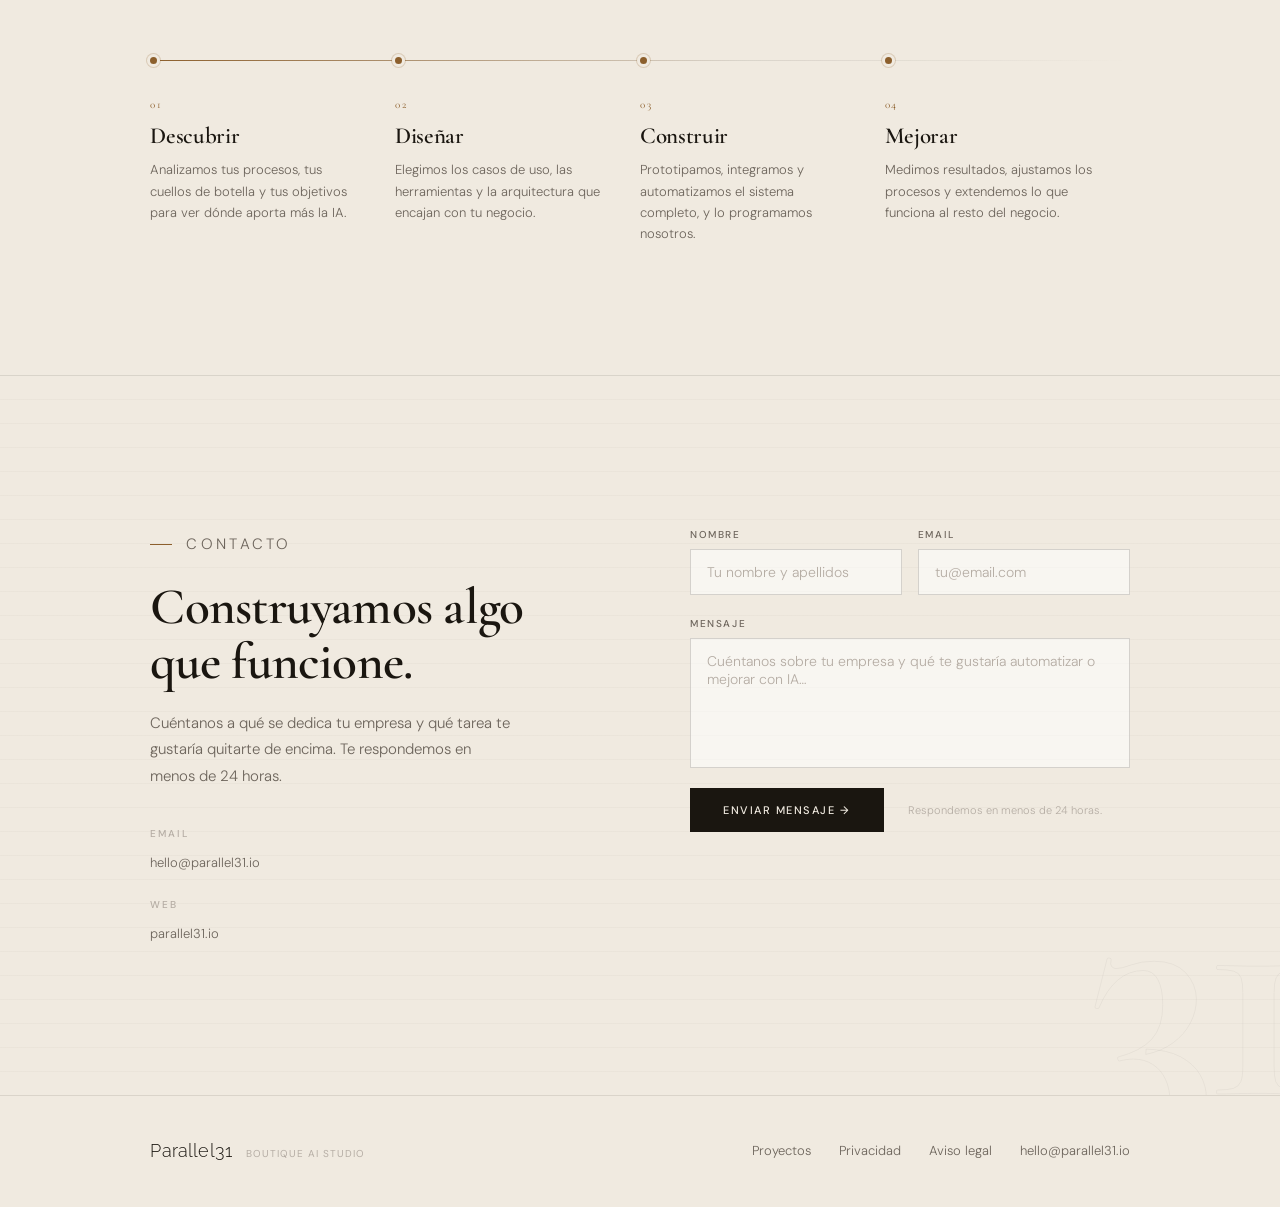
==== commit 0f8e37b8: "Home en español, inglés en /en y bloque CharterGo El CSS pasa a styles.css para que las dos versione" ====
--- a/index.html
+++ b/index.html
@@ -1,905 +1,44 @@
 <!DOCTYPE html>
-<html lang="en">
+<html lang="es">
 <head>
   <meta charset="UTF-8">
   <meta name="viewport" content="width=device-width, initial-scale=1.0">
-  <title>Parallel31 — AI Systems for Modern Businesses</title>
-  <meta name="description" content="Parallel31 designs and integrates generative AI solutions, automation workflows and AI-powered internal tools for measurable business impact.">
+  <title>Parallel31 — Sistemas de IA para empresas</title>
+  <meta name="description" content="Parallel31 diseña e integra soluciones de IA generativa, automatizaciones y herramientas internas con IA para mejorar los resultados de tu negocio.">
   <meta name="robots" content="index, follow">
-  <link rel="canonical" href="https://parallel31.io">
-  <meta property="og:title" content="Parallel31 — AI Systems for Modern Businesses">
-  <meta property="og:description" content="Parallel31 designs and integrates generative AI solutions, automation workflows and AI-powered internal tools for measurable business impact.">
+  <link rel="canonical" href="https://www.parallel31.io/">
+  <link rel="alternate" hreflang="es" href="https://www.parallel31.io/">
+  <link rel="alternate" hreflang="en" href="https://www.parallel31.io/en/">
+  <link rel="alternate" hreflang="x-default" href="https://www.parallel31.io/">
+  <meta property="og:title" content="Parallel31 — Sistemas de IA para empresas">
+  <meta property="og:description" content="Parallel31 diseña e integra soluciones de IA generativa, automatizaciones y herramientas internas con IA para mejorar los resultados de tu negocio.">
   <meta property="og:type" content="website">
-  <meta property="og:url" content="https://parallel31.io">
+  <meta property="og:url" content="https://www.parallel31.io/">
+  <meta property="og:locale" content="es_ES">
+  <meta property="og:locale:alternate" content="en_GB">
   <meta name="twitter:card" content="summary_large_image">
-  <meta name="twitter:title" content="Parallel31 — AI Systems for Modern Businesses">
-  <meta name="twitter:description" content="Parallel31 designs and integrates generative AI solutions, automation workflows and AI-powered internal tools for measurable business impact.">
+  <meta name="twitter:title" content="Parallel31 — Sistemas de IA para empresas">
+  <meta name="twitter:description" content="Parallel31 diseña e integra soluciones de IA generativa, automatizaciones y herramientas internas con IA para mejorar los resultados de tu negocio.">
 
   <!-- Cormorant Garamond (headlines) + DM Sans (body/UI) + Raleway (logo wordmark) -->
   <link rel="preconnect" href="https://fonts.googleapis.com">
   <link rel="preconnect" href="https://fonts.gstatic.com" crossorigin>
   <link href="https://fonts.googleapis.com/css2?family=Cormorant+Garamond:ital,wght@0,300;0,400;0,500;0,600;0,700;1,300;1,400;1,600&family=DM+Sans:opsz,wght@9..40,200;9..40,300;9..40,400;9..40,500&family=Raleway:wght@300;400&display=swap" rel="stylesheet">
-
-  <style>
-    /* ────────────────────────────────────────────
-       VARIABLES — warm off-white / cream light theme
-    ──────────────────────────────────────────── */
-    :root {
-      --bg:           #F0EAE0;
-      --surface:      #E9E2D7;
-      --surface-2:    #E0D8CB;
-      --surface-hover:#D8CFBF;
-      --text:         #1A1610;
-      --text-muted:   #6D655C;
-      --text-dim:     #B5ADA4;
-      --accent:       #8C5F2C;
-      --accent-light: rgba(140, 95, 44, 0.09);
-      --border:       rgba(26, 22, 16, 0.10);
-      --border-light: rgba(26, 22, 16, 0.16);
-      --max:          1120px;
-      --px:           clamp(22px, 5.5vw, 88px);
-    }
-
-    /* ────────────────────────────────────────────
-       RESET
-    ──────────────────────────────────────────── */
-    *, *::before, *::after { box-sizing: border-box; margin: 0; padding: 0; }
-    html { scroll-behavior: smooth; }
-
-    body {
-      background: var(--bg);
-      color: var(--text);
-      font-family: 'DM Sans', system-ui, sans-serif;
-      font-weight: 300;
-      font-size: 16px;
-      line-height: 1.7;
-      -webkit-font-smoothing: antialiased;
-      overflow-x: hidden;
-    }
-
-    a { color: inherit; text-decoration: none; }
-
-    /* Subtle vertical grid — parallel line motif */
-    body::before {
-      content: '';
-      position: fixed;
-      inset: 0;
-      background-image: repeating-linear-gradient(
-        90deg,
-        transparent 0px,
-        transparent calc((100vw - 1px) / 12 - 1px),
-        rgba(26, 22, 16, 0.032) calc((100vw - 1px) / 12 - 1px),
-        rgba(26, 22, 16, 0.032) calc((100vw - 1px) / 12)
-      );
-      pointer-events: none;
-      z-index: 0;
-    }
-
-    /* ────────────────────────────────────────────
-       LAYOUT
-    ──────────────────────────────────────────── */
-    .wrap {
-      width: 100%;
-      max-width: var(--max);
-      margin: 0 auto;
-      padding: 0 var(--px);
-      position: relative;
-      z-index: 1;
-    }
-    section { position: relative; z-index: 1; }
-
-    /* ────────────────────────────────────────────
-       TYPOGRAPHY
-    ──────────────────────────────────────────── */
-    h1, h2, h3, h4 {
-      font-family: 'Cormorant Garamond', Georgia, serif;
-      line-height: 1.08;
-      letter-spacing: -0.015em;
-      color: var(--text);
-    }
-
-    /* ────────────────────────────────────────────
-       SCROLL ANIMATIONS
-    ──────────────────────────────────────────── */
-    .fade-up {
-      opacity: 0;
-      transform: translateY(26px);
-      transition: opacity 0.9s cubic-bezier(0.16, 1, 0.3, 1),
-                  transform 0.9s cubic-bezier(0.16, 1, 0.3, 1);
-    }
-    .fade-up.visible { opacity: 1; transform: translateY(0); }
-    .fade-up[data-d="1"] { transition-delay: 0.08s; }
-    .fade-up[data-d="2"] { transition-delay: 0.16s; }
-    .fade-up[data-d="3"] { transition-delay: 0.24s; }
-    .fade-up[data-d="4"] { transition-delay: 0.32s; }
-    .fade-up[data-d="5"] { transition-delay: 0.40s; }
-    .fade-up[data-d="6"] { transition-delay: 0.48s; }
-
-    /* ────────────────────────────────────────────
-       SHARED: section label
-    ──────────────────────────────────────────── */
-    .label {
-      display: inline-flex;
-      align-items: center;
-      gap: 14px;
-      font-family: 'DM Sans', sans-serif;
-      font-size: 10px;
-      font-weight: 500;
-      letter-spacing: 0.22em;
-      text-transform: uppercase;
-      color: var(--accent);
-      margin-bottom: 22px;
-    }
-    .label::before {
-      content: '';
-      display: block;
-      width: 22px;
-      height: 1px;
-      background: var(--accent);
-      flex-shrink: 0;
-    }
-
-    /* ────────────────────────────────────────────
-       1. HERO
-    ──────────────────────────────────────────── */
-    .hero {
-      min-height: 100svh;
-      display: flex;
-      flex-direction: column;
-      border-bottom: 1px solid var(--border);
-      position: relative;
-      overflow: hidden;
-    }
-
-    .hero > .wrap {
-      display: flex;
-      flex-direction: column;
-      flex: 1;
-      padding-top: 52px;
-      padding-bottom: 72px;
-    }
-
-    /* Ghost "31" watermark */
-    .hero-mark {
-      position: absolute;
-      right: -0.04em;
-      bottom: -0.12em;
-      font-family: 'Cormorant Garamond', serif;
-      font-size: clamp(220px, 34vw, 520px);
-      font-weight: 700;
-      line-height: 1;
-      color: transparent;
-      -webkit-text-stroke: 1px rgba(26, 22, 16, 0.055);
-      pointer-events: none;
-      user-select: none;
-      letter-spacing: -0.04em;
-      z-index: 0;
-    }
-
-
-    /* ── Logo wordmark ── */
-    /* NOTE: Replace with <img src="logo.png" alt="Parallel31"> when you have the file */
-    .hero-logo {
-      position: relative;
-      z-index: 1;
-      display: flex;
-      flex-direction: column;
-      align-items: center;
-      text-align: center;
-      margin-bottom: auto;
-      padding-bottom: clamp(64px, 12vh, 140px);
-    }
-    .logo-name {
-      font-family: 'Raleway', sans-serif;
-      font-weight: 300;
-      font-size: clamp(30px, 4vw, 44px);
-      letter-spacing: 0.01em;
-      color: var(--text);
-      line-height: 1;
-      display: block;
-    }
-    .logo-sub {
-      display: block;
-      font-family: 'DM Sans', sans-serif;
-      font-weight: 400;
-      font-size: 9px;
-      letter-spacing: 0.22em;
-      text-transform: uppercase;
-      color: var(--text-muted);
-      margin-top: 7px;
-    }
-
-    /* ── Hero body ── */
-    .hero-body {
-      position: relative;
-      z-index: 1;
-    }
-
-    .hero-eyebrow {
-      font-family: 'DM Sans', sans-serif;
-      font-size: 10px;
-      font-weight: 500;
-      letter-spacing: 0.2em;
-      text-transform: uppercase;
-      color: var(--accent);
-      margin-bottom: 26px;
-      display: flex;
-      align-items: center;
-      gap: 14px;
-    }
-    .hero-eyebrow::before {
-      content: '';
-      display: block;
-      width: 22px;
-      height: 1px;
-      background: var(--accent);
-    }
-
-    .hero h1 {
-      font-size: clamp(52px, 8.5vw, 112px);
-      font-weight: 600;
-      margin-bottom: 32px;
-      color: var(--text);
-    }
-    .hero h1 em {
-      font-style: italic;
-      font-weight: 300;
-    }
-
-    .hero-sub {
-      font-size: clamp(15px, 1.6vw, 17px);
-      color: var(--text-muted);
-      line-height: 1.78;
-      font-weight: 300;
-    }
-
-    /* ── Hero footer strip ── */
-    .hero-foot {
-      position: relative;
-      z-index: 1;
-      padding-top: 40px;
-      margin-top: 60px;
-    }
-    .hero-strip {
-      display: flex;
-      align-items: center;
-      width: 100%;
-    }
-    .strip-item {
-      font-family: 'Cormorant Garamond', serif;
-      font-size: clamp(17px, 1.6vw, 22px);
-      font-weight: 400;
-      font-style: italic;
-      color: var(--text-muted);
-      white-space: nowrap;
-    }
-    .strip-div {
-      flex: 1;
-      height: 1px;
-      background: var(--border-light);
-      margin: 0 20px;
-    }
-
-    /* ────────────────────────────────────────────
-       2. SERVICES
-    ──────────────────────────────────────────── */
-    .services {
-      padding: clamp(80px, 11vw, 130px) 0;
-      border-bottom: 1px solid var(--border);
-    }
-
-    .services-header {
-      display: flex;
-      align-items: flex-end;
-      justify-content: space-between;
-      gap: 24px;
-      margin-bottom: 52px;
-      flex-wrap: wrap;
-    }
-
-    .services-header h2 {
-      font-size: clamp(28px, 3.6vw, 48px);
-      font-weight: 600;
-      white-space: nowrap;
-    }
-
-    .services-count {
-      font-family: 'Cormorant Garamond', serif;
-      font-size: 13px;
-      font-weight: 400;
-      color: var(--text-muted);
-      letter-spacing: 0.05em;
-      padding-bottom: 6px;
-      white-space: nowrap;
-    }
-
-    /* Gap trick → clean inner borders */
-    .services-grid {
-      display: grid;
-      grid-template-columns: repeat(3, 1fr);
-      gap: 1px;
-      background: var(--border);
-      border: 1px solid var(--border);
-    }
-
-    .service-card {
-      background: var(--bg);
-      padding: 38px 32px 46px;
-      transition: background 0.35s ease;
-      position: relative;
-      overflow: hidden;
-    }
-    .service-card::after {
-      content: '';
-      position: absolute;
-      top: 0; left: 0; right: 0;
-      height: 2px;
-      background: linear-gradient(90deg, var(--accent), transparent);
-      opacity: 0;
-      transition: opacity 0.35s ease;
-    }
-    .service-card:hover { background: var(--surface-hover); }
-    .service-card:hover::after { opacity: 1; }
-
-    .card-num {
-      font-family: 'Cormorant Garamond', serif;
-      font-size: 11px;
-      font-weight: 400;
-      letter-spacing: 0.14em;
-      color: var(--text-dim);
-      display: block;
-      margin-bottom: 34px;
-    }
-
-    .service-card h3 {
-      font-size: clamp(21px, 2.1vw, 26px);
-      font-weight: 600;
-      margin-bottom: 12px;
-    }
-
-    .service-card > p {
-      font-size: 14px;
-      color: var(--text-muted);
-      line-height: 1.72;
-      margin-bottom: 28px;
-      font-weight: 300;
-    }
-
-    .service-list {
-      list-style: none;
-      display: flex;
-      flex-direction: column;
-      gap: 8px;
-    }
-    .service-list li {
-      display: flex;
-      align-items: center;
-      gap: 12px;
-      font-size: 13px;
-      color: var(--text-muted);
-      font-weight: 300;
-    }
-    .service-list li::before {
-      content: '';
-      display: block;
-      width: 14px;
-      height: 1px;
-      background: var(--accent);
-      opacity: 0.4;
-      flex-shrink: 0;
-    }
-
-    /* ────────────────────────────────────────────
-       3. PHILOSOPHY
-    ──────────────────────────────────────────── */
-    .philosophy {
-      padding: clamp(80px, 11vw, 130px) 0;
-      border-bottom: 1px solid var(--border);
-      position: relative;
-      overflow: hidden;
-    }
-    .philosophy::after {
-      content: '';
-      position: absolute;
-      right: 0; top: 0; bottom: 0;
-      width: 35%;
-      background: repeating-linear-gradient(
-        180deg,
-        transparent 0px,
-        transparent 17px,
-        rgba(26, 22, 16, 0.028) 17px,
-        rgba(26, 22, 16, 0.028) 18px
-      );
-      pointer-events: none;
-    }
-
-    .philosophy-inner { max-width: 700px; }
-
-    .philosophy h2 {
-      font-size: clamp(30px, 4.8vw, 62px);
-      font-weight: 600;
-      font-style: italic;
-      margin-bottom: 40px;
-    }
-
-    .philosophy p {
-      font-size: clamp(15px, 1.55vw, 17px);
-      color: var(--text-muted);
-      line-height: 1.82;
-      max-width: 580px;
-      font-weight: 300;
-    }
-    .philosophy p + p { margin-top: 20px; }
-
-    /* ────────────────────────────────────────────
-       4. CLIENTS
-    ──────────────────────────────────────────── */
-    .clients {
-      padding: clamp(80px, 11vw, 130px) 0;
-      border-bottom: 1px solid var(--border);
-    }
-
-    .clients-header {
-      display: flex;
-      align-items: flex-end;
-      justify-content: space-between;
-      gap: 24px;
-      margin-bottom: 52px;
-      flex-wrap: wrap;
-    }
-
-    .clients-header h2 {
-      font-size: clamp(28px, 3.4vw, 44px);
-      font-weight: 600;
-    }
-
-    .clients-note {
-      font-size: 13px;
-      color: var(--text-dim);
-      font-weight: 300;
-      max-width: 280px;
-      text-align: right;
-      line-height: 1.6;
-      padding-bottom: 4px;
-    }
-
-    .clients-grid {
-      display: grid;
-      grid-template-columns: repeat(4, 1fr);
-      gap: 1px;
-      background: var(--border);
-      border: 1px solid var(--border);
-    }
-
-    .client-block {
-      background: var(--bg);
-      padding: 36px 28px 40px;
-      transition: background 0.3s ease;
-      position: relative;
-    }
-    .client-block:hover { background: var(--surface); }
-
-    .client-icon {
-      display: block;
-      margin-bottom: 20px;
-    }
-    .client-icon svg {
-      width: 20px;
-      height: 20px;
-      opacity: 0.6;
-    }
-
-    .client-block h4 {
-      font-family: 'Cormorant Garamond', serif;
-      font-size: clamp(20px, 1.9vw, 24px);
-      font-weight: 600;
-      margin-bottom: 10px;
-    }
-
-    .client-block p {
-      font-size: 13px;
-      color: var(--text-muted);
-      line-height: 1.65;
-      font-weight: 300;
-    }
-
-    /* ────────────────────────────────────────────
-       5. OUTCOMES
-    ──────────────────────────────────────────── */
-    .outcomes {
-      padding: clamp(80px, 11vw, 130px) 0;
-      border-bottom: 1px solid var(--border);
-    }
-
-    .outcomes-header { margin-bottom: 48px; }
-    .outcomes-header h2 {
-      font-size: clamp(26px, 3.3vw, 42px);
-      font-weight: 600;
-    }
-
-    .outcomes-grid {
-      display: grid;
-      grid-template-columns: repeat(4, 1fr);
-      gap: 1px;
-      background: var(--border);
-      border: 1px solid var(--border);
-    }
-
-    .outcome-block {
-      background: var(--bg);
-      padding: 30px 24px 36px;
-      transition: background 0.3s ease;
-    }
-    .outcome-block:hover { background: var(--surface); }
-
-    .outcome-icon {
-      display: block;
-      width: 20px;
-      height: 20px;
-      margin-bottom: 20px;
-      opacity: 0.65;
-    }
-
-    .outcome-block h4 {
-      font-family: 'Cormorant Garamond', serif;
-      font-size: clamp(17px, 1.6vw, 20px);
-      font-weight: 600;
-      margin-bottom: 8px;
-    }
-
-    .outcome-block p {
-      font-size: 13px;
-      color: var(--text-muted);
-      line-height: 1.65;
-      font-weight: 300;
-    }
-
-    /* ────────────────────────────────────────────
-       6. PROCESS
-    ──────────────────────────────────────────── */
-    .process {
-      padding: clamp(80px, 11vw, 130px) 0;
-      border-bottom: 1px solid var(--border);
-    }
-
-    .process-header { margin-bottom: 68px; }
-    .process-header h2 {
-      font-size: clamp(26px, 3.3vw, 42px);
-      font-weight: 600;
-    }
-
-    .steps {
-      display: grid;
-      grid-template-columns: repeat(4, 1fr);
-      position: relative;
-    }
-
-    .steps::before {
-      content: '';
-      position: absolute;
-      top: 8px; left: 0; right: 0;
-      height: 1px;
-      background: linear-gradient(90deg, var(--accent) 0%, var(--border) 60%, transparent 100%);
-    }
-
-    .step {
-      padding-top: 44px;
-      padding-right: 36px;
-      position: relative;
-    }
-    .step::before {
-      content: '';
-      position: absolute;
-      top: 5px; left: 0;
-      width: 7px; height: 7px;
-      border-radius: 50%;
-      background: var(--accent);
-      box-shadow: 0 0 0 3px var(--bg), 0 0 0 4px rgba(140,95,44,0.22);
-    }
-
-    .step-num {
-      display: block;
-      font-family: 'Cormorant Garamond', serif;
-      font-size: 11px;
-      font-weight: 400;
-      letter-spacing: 0.14em;
-      color: var(--accent);
-      margin-bottom: 10px;
-    }
-
-    .step h4 {
-      font-size: clamp(19px, 1.9vw, 23px);
-      font-weight: 600;
-      margin-bottom: 10px;
-    }
-
-    .step p {
-      font-size: 13px;
-      color: var(--text-muted);
-      line-height: 1.65;
-      font-weight: 300;
-    }
-
-    /* ────────────────────────────────────────────
-       7. CONTACT FORM
-    ──────────────────────────────────────────── */
-    .contact {
-      padding: clamp(80px, 12vw, 150px) 0;
-      position: relative;
-      overflow: hidden;
-    }
-
-    /* Horizontal lines texture behind form */
-    .contact::before {
-      content: '';
-      position: absolute;
-      inset: 0;
-      background: repeating-linear-gradient(
-        180deg,
-        transparent 0px,
-        transparent 23px,
-        rgba(26, 22, 16, 0.022) 23px,
-        rgba(26, 22, 16, 0.022) 24px
-      );
-      pointer-events: none;
-    }
-
-    /* Ghost 31 behind form */
-    .contact::after {
-      content: '31';
-      position: absolute;
-      right: -0.06em;
-      bottom: -0.18em;
-      font-family: 'Cormorant Garamond', serif;
-      font-size: clamp(180px, 26vw, 400px);
-      font-weight: 700;
-      line-height: 1;
-      color: transparent;
-      -webkit-text-stroke: 1px rgba(26, 22, 16, 0.04);
-      pointer-events: none;
-      user-select: none;
-      letter-spacing: -0.04em;
-    }
-
-    .contact-inner {
-      display: grid;
-      grid-template-columns: 1fr 1fr;
-      gap: clamp(48px, 8vw, 100px);
-      align-items: start;
-      position: relative;
-      z-index: 1;
-    }
-
-    .contact-text {}
-
-    .contact-text h2 {
-      font-size: clamp(30px, 4vw, 52px);
-      font-weight: 600;
-      margin-bottom: 20px;
-    }
-
-    .contact-text p {
-      font-size: 15px;
-      color: var(--text-muted);
-      line-height: 1.75;
-      font-weight: 300;
-      max-width: 360px;
-    }
-
-    .contact-detail {
-      margin-top: 36px;
-      display: flex;
-      flex-direction: column;
-      gap: 6px;
-    }
-
-    .contact-detail a {
-      font-size: 13px;
-      color: var(--text-muted);
-      font-weight: 300;
-      transition: color 0.2s ease;
-    }
-    .contact-detail a:hover { color: var(--accent); }
-
-    .contact-detail .cd-label {
-      font-size: 10px;
-      font-weight: 500;
-      letter-spacing: 0.18em;
-      text-transform: uppercase;
-      color: var(--text-dim);
-      margin-bottom: 4px;
-      margin-top: 16px;
-      display: block;
-    }
-    .contact-detail .cd-label:first-child { margin-top: 0; }
-
-    /* Form */
-    .contact-form {
-      display: flex;
-      flex-direction: column;
-      gap: 20px;
-    }
-
-    .form-row {
-      display: grid;
-      grid-template-columns: 1fr 1fr;
-      gap: 16px;
-    }
-
-    .form-field {
-      display: flex;
-      flex-direction: column;
-      gap: 6px;
-    }
-
-    .form-field label {
-      font-size: 10px;
-      font-weight: 500;
-      letter-spacing: 0.16em;
-      text-transform: uppercase;
-      color: var(--text-muted);
-    }
-
-    .form-field input,
-    .form-field textarea {
-      width: 100%;
-      background: rgba(255, 255, 255, 0.55);
-      border: 1px solid var(--border-light);
-      padding: 13px 16px;
-      font-family: 'DM Sans', sans-serif;
-      font-size: 14px;
-      font-weight: 300;
-      color: var(--text);
-      transition: border-color 0.25s ease, background 0.25s ease;
-      outline: none;
-      -webkit-appearance: none;
-      border-radius: 0;
-      resize: none;
-    }
-
-    .form-field input::placeholder,
-    .form-field textarea::placeholder {
-      color: var(--text-dim);
-    }
-
-    .form-field input:focus,
-    .form-field textarea:focus {
-      border-color: var(--accent);
-      background: rgba(255, 255, 255, 0.75);
-    }
-
-    .form-field textarea { min-height: 130px; }
-
-    .form-submit {
-      display: inline-flex;
-      align-items: center;
-      gap: 12px;
-      padding: 14px 32px;
-      background: var(--text);
-      color: var(--bg);
-      border: 1px solid var(--text);
-      font-family: 'DM Sans', sans-serif;
-      font-size: 11px;
-      font-weight: 500;
-      letter-spacing: 0.14em;
-      text-transform: uppercase;
-      cursor: pointer;
-      transition: background 0.3s ease, color 0.3s ease, border-color 0.3s ease;
-      border-radius: 0;
-      align-self: flex-start;
-    }
-    .form-submit:hover {
-      background: var(--accent);
-      border-color: var(--accent);
-      color: var(--bg);
-    }
-
-    .form-note {
-      font-size: 11px;
-      color: var(--text-dim);
-      font-weight: 300;
-    }
-
-    /* ────────────────────────────────────────────
-       FOOTER
-    ──────────────────────────────────────────── */
-    footer {
-      border-top: 1px solid var(--border);
-      padding: 40px 0;
-      position: relative;
-      z-index: 1;
-      background: var(--bg);
-    }
-
-    .footer-inner {
-      display: flex;
-      align-items: center;
-      justify-content: space-between;
-      gap: 24px;
-      flex-wrap: wrap;
-    }
-
-    .footer-brand { display: flex; align-items: baseline; gap: 14px; }
-
-    .footer-name {
-      font-family: 'Raleway', sans-serif;
-      font-size: 18px;
-      font-weight: 300;
-      color: var(--text);
-      letter-spacing: 0.01em;
-    }
-
-    .footer-tagline {
-      font-size: 10px;
-      font-weight: 400;
-      color: var(--text-dim);
-      letter-spacing: 0.1em;
-      text-transform: uppercase;
-    }
-
-    .footer-right { display: flex; align-items: center; gap: 28px; }
-
-    .footer-right a {
-      font-size: 13px;
-      color: var(--text-muted);
-      font-weight: 300;
-      transition: color 0.2s ease;
-    }
-    .footer-right a:hover { color: var(--accent); }
-
-    /* ────────────────────────────────────────────
-       RESPONSIVE
-    ──────────────────────────────────────────── */
-    @media (max-width: 1000px) {
-      .clients-grid { grid-template-columns: repeat(2, 1fr); }
-      .outcomes-grid { grid-template-columns: repeat(2, 1fr); }
-    }
-
-    @media (max-width: 900px) {
-      .services-grid { grid-template-columns: 1fr; }
-      .services-header h2 { white-space: normal; }
-
-      .steps {
-        grid-template-columns: repeat(2, 1fr);
-        gap: 48px 36px;
-      }
-      .steps::before { display: none; }
-      .step { padding-top: 0; }
-      .step::before { display: none; }
-
-      .contact-inner { grid-template-columns: 1fr; gap: 52px; }
-      .contact-text p { max-width: 100%; }
-    }
-
-    @media (max-width: 640px) {
-      :root { --px: 20px; }
-
-      .hero { padding: 40px 0 56px; }
-      .hero-lines { display: none; }
-
-      .clients-grid { grid-template-columns: 1fr; }
-      .outcomes-grid { grid-template-columns: 1fr; }
-      .steps { grid-template-columns: 1fr; gap: 40px; }
-
-      .form-row { grid-template-columns: 1fr; }
-
-      .hero-foot { flex-direction: column; align-items: flex-start; gap: 16px; }
-
-      .footer-inner { flex-direction: column; align-items: flex-start; gap: 16px; }
-      .footer-brand { flex-direction: column; gap: 6px; }
-      .footer-right { gap: 18px; }
-
-      .philosophy::after { display: none; }
-      .clients-header { flex-direction: column; }
-      .clients-note { text-align: left; }
-    }
-  </style>
+  <!-- Space Grotesk solo para el wordmark de CharterGo -->
+  <link href="https://fonts.googleapis.com/css2?family=Space+Grotesk:wght@700&text=CharterGo&display=swap" rel="stylesheet">
+
+  <link rel="stylesheet" href="/styles.css">
 </head>
 <body>
 
   <!-- ──────────────── 1. HERO ──────────────── -->
   <section class="hero">
     <div class="hero-mark" aria-hidden="true">31</div>
+    <nav class="lang" aria-label="Idioma">
+      <a href="/" hreflang="es" aria-current="page">ES</a>
+      <span aria-hidden="true">|</span>
+      <a href="/en/" hreflang="en" lang="en">ENG</a>
+    </nav>
     <div class="wrap">
       <!-- Logo wordmark — replace with <img src="logo.png" alt="Parallel31"> if you have the file -->
       <div class="hero-logo fade-up">
@@ -908,25 +47,55 @@
       </div>
 
       <div class="hero-body">
-        <p class="hero-eyebrow fade-up" data-d="1">AI Systems &amp; Automation Studio</p>
+        <p class="hero-eyebrow fade-up" data-d="1">Estudio de IA y automatización</p>
         <h1 class="fade-up" data-d="2">
-          AI systems for<br><em>modern businesses.</em>
+          Sistemas de IA<br><em>para tu empresa.</em>
         </h1>
         <p class="hero-sub fade-up" data-d="3">
-          We design and integrate practical AI systems, workflow automations and internal tools that help modern businesses increase revenue, reduce operational costs, accelerate execution and improve customer experience.
+          Diseñamos e integramos sistemas de IA prácticos, automatizaciones y herramientas internas que ayudan a tu empresa a vender más, gastar menos en operativa, ejecutar más rápido y atender mejor a sus clientes.
         </p>
       </div>
 
       <div class="hero-foot fade-up" data-d="4">
         <div class="hero-strip">
-          <span class="strip-item">Automation</span>
+          <span class="strip-item">Automatización</span>
           <span class="strip-div" aria-hidden="true"></span>
-          <span class="strip-item">Agents</span>
+          <span class="strip-item">Agentes</span>
           <span class="strip-div" aria-hidden="true"></span>
-          <span class="strip-item">Business Workflows</span>
+          <span class="strip-item">Procesos de negocio</span>
           <span class="strip-div" aria-hidden="true"></span>
-          <span class="strip-item">AI Consulting</span>
-        </div>
+          <span class="strip-item">Consultoría IA</span>
+        </div>
+      </div>
+    </div>
+  </section>
+
+  <!-- ──────────────── 1b. FEATURED — CharterGo ──────────────── -->
+  <section class="featured">
+    <div class="wrap">
+      <div class="featured-grid">
+        <div class="featured-text">
+          <p class="label fade-up">Hecho en Parallel31</p>
+          <h2 class="fade-up" data-d="1">CharterGo.<br><em>Toda una flota de charter, en una&nbsp;app.</em></h2>
+          <ul class="featured-list fade-up" data-d="2">
+            <li>Reservas, cobros y facturas de toda la flota en un solo panel.</li>
+            <li>Cada patrón lleva en el móvil sus salidas, sus checklists y el contrato que el cliente firma a bordo.</li>
+            <li>Las averías le llegan al mecánico con foto, barco por barco.</li>
+            <li>Se sincroniza con el Google Calendar de siempre: nadie cambia su forma de trabajar.</li>
+            <li>Charter en Ibiza lo usa cada día: 18 barcos y 15 patrones.</li>
+          </ul>
+          <div class="featured-actions fade-up" data-d="3">
+            <a class="featured-cta" href="https://chartergo.app" target="_blank" rel="noopener">Ver chartergo.app →</a>
+          </div>
+        </div>
+
+        <a class="cg-card fade-up" data-d="2" href="https://chartergo.app" target="_blank" rel="noopener" tabindex="-1" aria-hidden="true">
+          <img src="/assets/chartergo-ibiza.webp" alt="" width="1200" height="792" loading="lazy">
+          <span class="cg-brand">
+            <span class="cg-lockup"><svg viewBox="0 0 512 512"><g transform="translate(-5 -7)"><path d="M86 284 Q86 290 96 296 Q130 316 190 314 L360 312 Q372 312 378 302 L430 244 Q436 236 424 236 Q380 236 320 246 Q240 262 170 284 Q120 296 90 284 Z"/><path d="M128 276 Q124 272 132 264 L164 236 Q170 231 180 230 L334 210 Q356 208 350 220 Q290 234 210 258 Q160 274 128 276 Z"/></g></svg><span>Charter<b>Go</b></span></span>
+            <span class="cg-meta">chartergo.app</span>
+          </span>
+        </a>
       </div>
     </div>
   </section>
@@ -936,46 +105,46 @@
     <div class="wrap">
       <div class="services-header fade-up">
         <div>
-          <p class="label">Services</p>
-          <h2>What we build for you.</h2>
-        </div>
-        <span class="services-count">— 3 core offerings</span>
+          <p class="label">Servicios</p>
+          <h2>Lo que construimos para ti.</h2>
+        </div>
+        <span class="services-count">— 3 servicios principales</span>
       </div>
 
       <div class="services-grid">
         <article class="service-card fade-up" data-d="1">
           <span class="card-num">01</span>
-          <h3>AI Automation &amp; Workflows</h3>
-          <p>We automate repetitive workflows, internal operations and customer-facing processes using practical AI systems.</p>
+          <h3>Automatización y flujos con IA</h3>
+          <p>Automatizamos tareas repetitivas, operaciones internas y procesos de cara al cliente con sistemas de IA prácticos.</p>
           <ul class="service-list">
-            <li>Workflow automation</li>
-            <li>AI agents and copilots</li>
-            <li>Customer support automation</li>
-            <li>Reporting and document processing</li>
+            <li>Automatización de procesos</li>
+            <li>Agentes y copilotos de IA</li>
+            <li>Atención al cliente automatizada</li>
+            <li>Informes y procesado de documentos</li>
           </ul>
         </article>
 
         <article class="service-card fade-up" data-d="2">
           <span class="card-num">02</span>
-          <h3>AI Strategy &amp; Consulting</h3>
-          <p>We help companies identify where AI can create real business value, then turn that into a clear execution roadmap.</p>
+          <h3>Estrategia y consultoría de IA</h3>
+          <p>Te ayudamos a ver dónde la IA aporta valor real a tu negocio y lo convertimos en un plan de ejecución claro.</p>
           <ul class="service-list">
-            <li>AI opportunity mapping</li>
-            <li>Process audits</li>
-            <li>AI transformation roadmap</li>
-            <li>Tool selection and governance</li>
+            <li>Mapa de oportunidades de IA</li>
+            <li>Auditoría de procesos</li>
+            <li>Hoja de ruta de adopción de IA</li>
+            <li>Selección de herramientas y gobierno</li>
           </ul>
         </article>
 
         <article class="service-card fade-up" data-d="3">
           <span class="card-num">03</span>
-          <h3>AI Prototyping &amp; Internal Tools</h3>
-          <p>We build fast, useful AI-powered prototypes and internal tools that help teams move from idea to working system.</p>
+          <h3>Prototipos y herramientas internas</h3>
+          <p>Construimos prototipos y herramientas internas con IA, rápidos y útiles, para que tu equipo pase de la idea a un sistema que funciona.</p>
           <ul class="service-list">
-            <li>AI apps and dashboards</li>
-            <li>Internal copilots</li>
-            <li>Data enrichment tools</li>
-            <li>MVPs and proof of concepts</li>
+            <li>Apps y dashboards con IA</li>
+            <li>Copilotos internos</li>
+            <li>Enriquecimiento de datos</li>
+            <li>MVPs y pruebas de concepto</li>
           </ul>
         </article>
       </div>
@@ -986,11 +155,11 @@
   <section class="philosophy">
     <div class="wrap">
       <div class="philosophy-inner">
-        <p class="label fade-up">Philosophy</p>
-        <h2 class="fade-up" data-d="1">AI is not the goal.<br>Better business performance is.</h2>
+        <p class="label fade-up">Filosofía</p>
+        <h2 class="fade-up" data-d="1">La IA no es el objetivo.<br>Que tu negocio rinda más, sí.</h2>
         <div class="fade-up" data-d="2">
-          <p>Parallel31 helps companies turn AI from abstract potential into operational advantage. We combine business understanding, technical execution and automation expertise to design systems that save time, reduce manual work, improve decision-making and create new growth opportunities.</p>
-          <p>Whether you are exploring AI for the first time or scaling existing workflows, we work hands-on from strategy to implementation.</p>
+          <p>En Parallel31 bajamos la IA a tierra: de promesa a ventaja en el día a día de tu empresa. Juntamos visión de negocio, ejecución técnica y experiencia en automatización para montar sistemas que ahorran tiempo, quitan trabajo manual y ayudan a decidir mejor.</p>
+          <p>Tanto si empiezas con la IA como si quieres escalar lo que ya tienes, trabajamos contigo de la estrategia a la puesta en marcha.</p>
         </div>
       </div>
     </div>
@@ -1001,10 +170,10 @@
     <div class="wrap">
       <div class="clients-header fade-up">
         <div>
-          <p class="label">Who we work with</p>
-          <h2>Industries we serve.</h2>
-        </div>
-        <p class="clients-note">Practical AI systems designed for the specific workflows and challenges of each sector.</p>
+          <p class="label">Con quién trabajamos</p>
+          <h2>Los sectores que conocemos.</h2>
+        </div>
+        <p class="clients-note">Sistemas de IA prácticos, pensados para los procesos y los problemas de cada sector.</p>
       </div>
 
       <div class="clients-grid">
@@ -1016,8 +185,8 @@
               <rect x="8" y="13" width="4" height="5" stroke="#8C5F2C" stroke-width="1"/>
             </svg>
           </span>
-          <h4>Hotels</h4>
-          <p>Automate guest communications, pricing workflows, booking operations and internal reporting with AI.</p>
+          <h4>Hoteles</h4>
+          <p>Automatiza la comunicación con los huéspedes, los precios, las reservas y los informes internos con IA.</p>
         </div>
 
         <div class="client-block fade-up" data-d="2">
@@ -1029,7 +198,7 @@
             </svg>
           </span>
           <h4>E-commerce</h4>
-          <p>AI systems for product discovery, customer support, inventory intelligence and conversion optimization.</p>
+          <p>Búsqueda de producto, atención al cliente, control de stock y conversión, con IA.</p>
         </div>
 
         <div class="client-block fade-up" data-d="3">
@@ -1040,8 +209,8 @@
               <path d="M7 8h6" stroke="#8C5F2C" stroke-width="1" stroke-linecap="round"/>
             </svg>
           </span>
-          <h4>Restaurants</h4>
-          <p>Streamline reservations, staff operations and customer interactions with targeted AI automation.</p>
+          <h4>Restaurantes</h4>
+          <p>Reservas, turnos del equipo y trato con el cliente, más ágiles con automatizaciones de IA a medida.</p>
         </div>
 
         <div class="client-block fade-up" data-d="4">
@@ -1051,8 +220,8 @@
               <path d="M6 5V4a2 2 0 014 0v1M6 11h3M6 14h8M11 11h3" stroke="#8C5F2C" stroke-width="1" stroke-linecap="round"/>
             </svg>
           </span>
-          <h4>Medium Business</h4>
-          <p>End-to-end AI integration for growing companies ready to scale operations and unlock new efficiency.</p>
+          <h4>Pymes</h4>
+          <p>Integración de IA de principio a fin para empresas que crecen y ya no llegan a todo con el mismo equipo.</p>
         </div>
       </div>
     </div>
@@ -1062,8 +231,8 @@
   <section class="outcomes">
     <div class="wrap">
       <div class="outcomes-header fade-up">
-        <p class="label">Impact</p>
-        <h2>Built for measurable outcomes.</h2>
+        <p class="label">Impacto</p>
+        <h2>Pensado para resultados que se miden.</h2>
       </div>
 
       <div class="outcomes-grid">
@@ -1073,8 +242,8 @@
             <line x1="18" y1="6" x2="18" y2="9" stroke="#8C5F2C" stroke-width="1.1" stroke-linecap="round"/>
             <line x1="15" y1="6" x2="18" y2="6" stroke="#8C5F2C" stroke-width="1.1" stroke-linecap="round"/>
           </svg>
-          <h4>Increase revenue</h4>
-          <p>Find new opportunities, improve conversion and accelerate commercial workflows.</p>
+          <h4>Más ingresos</h4>
+          <p>Encuentra nuevas oportunidades, mejora la conversión y acelera el proceso comercial.</p>
         </div>
 
         <div class="outcome-block fade-up" data-d="2">
@@ -1082,8 +251,8 @@
             <circle cx="10" cy="10" r="7" stroke="#8C5F2C" stroke-width="1.1"/>
             <polyline points="10,6 10,10 13,13" stroke="#8C5F2C" stroke-width="1.1" stroke-linecap="round" stroke-linejoin="round"/>
           </svg>
-          <h4>Reduce costs</h4>
-          <p>Automate manual work and remove repetitive operational drag from your teams.</p>
+          <h4>Menos costes</h4>
+          <p>Automatiza el trabajo manual y quítale a tu equipo la carga operativa repetitiva.</p>
         </div>
 
         <div class="outcome-block fade-up" data-d="3">
@@ -1091,8 +260,8 @@
             <path d="M10 3C6.69 3 4 5.69 4 9c0 2.07 1.01 3.9 2.56 5.05V16h6.88v-1.95A7 7 0 0016 9c0-3.31-2.69-6-6-6z" stroke="#8C5F2C" stroke-width="1.1" stroke-linecap="round" stroke-linejoin="round"/>
             <line x1="7" y1="18" x2="13" y2="18" stroke="#8C5F2C" stroke-width="1.1" stroke-linecap="round"/>
           </svg>
-          <h4>Better CX</h4>
-          <p>Build faster, smarter and more useful customer interactions at scale.</p>
+          <h4>Mejor experiencia de cliente</h4>
+          <p>Respuestas más rápidas y más útiles para tus clientes, aunque sean miles.</p>
         </div>
 
         <div class="outcome-block fade-up" data-d="4">
@@ -1101,8 +270,8 @@
             <polyline points="13,5 18,10 13,15" stroke="#8C5F2C" stroke-width="1.1" stroke-linecap="round" stroke-linejoin="round"/>
             <line x1="2" y1="5" x2="2" y2="15" stroke="#8C5F2C" stroke-width="1.1" stroke-linecap="round"/>
           </svg>
-          <h4>Accelerate operations</h4>
-          <p>Give teams AI-powered tools that make execution faster and sharper.</p>
+          <h4>Operaciones más ágiles</h4>
+          <p>Herramientas con IA para que tu equipo ejecute más rápido y con más precisión.</p>
         </div>
       </div>
     </div>
@@ -1112,30 +281,30 @@
   <section class="process">
     <div class="wrap">
       <div class="process-header fade-up">
-        <p class="label">How we work</p>
-        <h2>From idea to working system.</h2>
+        <p class="label">Cómo trabajamos</p>
+        <h2>De la idea a un sistema que funciona.</h2>
       </div>
 
       <div class="steps">
         <div class="step fade-up" data-d="1">
           <span class="step-num">01</span>
-          <h4>Discover</h4>
-          <p>We map your workflows, bottlenecks and business goals to find where AI creates the most value.</p>
+          <h4>Descubrir</h4>
+          <p>Analizamos tus procesos, tus cuellos de botella y tus objetivos para ver dónde aporta más la IA.</p>
         </div>
         <div class="step fade-up" data-d="2">
           <span class="step-num">02</span>
-          <h4>Design</h4>
-          <p>We define the right AI use cases, tools and architecture tailored to your business.</p>
+          <h4>Diseñar</h4>
+          <p>Elegimos los casos de uso, las herramientas y la arquitectura que encajan con tu negocio.</p>
         </div>
         <div class="step fade-up" data-d="3">
           <span class="step-num">03</span>
-          <h4>Build</h4>
-          <p>We prototype, integrate and automate the system end-to-end, hands-on.</p>
+          <h4>Construir</h4>
+          <p>Prototipamos, integramos y automatizamos el sistema completo, y lo programamos nosotros.</p>
         </div>
         <div class="step fade-up" data-d="4">
           <span class="step-num">04</span>
-          <h4>Improve</h4>
-          <p>We measure results, refine workflows and scale what works across the business.</p>
+          <h4>Mejorar</h4>
+          <p>Medimos resultados, ajustamos los procesos y extendemos lo que funciona al resto del negocio.</p>
         </div>
       </div>
     </div>
@@ -1147,14 +316,14 @@
       <div class="contact-inner">
 
         <div class="contact-text fade-up">
-          <p class="label">Contact</p>
-          <h2>Let's build something that works.</h2>
-          <p>Tell us about your business and where you think AI could make a difference. We'll get back to you within 24 hours.</p>
+          <p class="label">Contacto</p>
+          <h2>Construyamos algo que funcione.</h2>
+          <p>Cuéntanos a qué se dedica tu empresa y qué tarea te gustaría quitarte de encima. Te respondemos en menos de 24 horas.</p>
 
           <div class="contact-detail">
             <span class="cd-label">Email</span>
             <a href="mailto:hello@parallel31.io">hello@parallel31.io</a>
-            <span class="cd-label">Website</span>
+            <span class="cd-label">Web</span>
             <a href="https://parallel31.io">parallel31.io</a>
           </div>
         </div>
@@ -1167,30 +336,30 @@
           method="POST"
         >
           <!-- FormSubmit config -->
-          <input type="hidden" name="_subject" value="New enquiry — Parallel31.io">
+          <input type="hidden" name="_subject" value="Nueva consulta — Parallel31.io">
           <input type="hidden" name="_captcha" value="false">
           <input type="hidden" name="_template" value="table">
           <input type="hidden" name="_next" value="https://www.parallel31.io">
 
           <div class="form-row">
             <div class="form-field">
-              <label for="name">Name</label>
-              <input type="text" id="name" name="name" placeholder="Your full name" required>
+              <label for="name">Nombre</label>
+              <input type="text" id="name" name="name" placeholder="Tu nombre y apellidos" required>
             </div>
             <div class="form-field">
               <label for="email">Email</label>
-              <input type="email" id="email" name="email" placeholder="your@email.com" required>
+              <input type="email" id="email" name="email" placeholder="tu@email.com" required>
             </div>
           </div>
 
           <div class="form-field">
-            <label for="message">Message</label>
-            <textarea id="message" name="message" placeholder="Tell us about your business and what you'd like to automate or improve with AI…" required></textarea>
+            <label for="message">Mensaje</label>
+            <textarea id="message" name="message" placeholder="Cuéntanos sobre tu empresa y qué te gustaría automatizar o mejorar con IA…" required></textarea>
           </div>
 
           <div style="display:flex; align-items:center; gap:24px; flex-wrap:wrap;">
-            <button type="submit" class="form-submit">Send message →</button>
-            <span class="form-note">We reply within 24 hours.</span>
+            <button type="submit" class="form-submit">Enviar mensaje →</button>
+            <span class="form-note">Respondemos en menos de 24 horas.</span>
           </div>
         </form>
 
@@ -1207,9 +376,9 @@
           <span class="footer-tagline">Boutique AI Studio</span>
         </div>
         <div class="footer-right">
-          <a href="/projects">Projects</a>
-          <a href="privacy-policy.html">Privacy Policy</a>
-          <a href="legal-notice.html">Legal Notice</a>
+          <a href="/projects">Proyectos</a>
+          <a href="/privacy-policy.html">Privacidad</a>
+          <a href="/legal-notice.html">Aviso legal</a>
           <a href="mailto:hello@parallel31.io">hello@parallel31.io</a>
         </div>
       </div>
--- a/styles.css
+++ b/styles.css
@@ -0,0 +1,1020 @@
+/* ────────────────────────────────────────────
+   VARIABLES — warm off-white / cream light theme
+──────────────────────────────────────────── */
+:root {
+  --bg:           #F0EAE0;
+  --surface:      #E9E2D7;
+  --surface-2:    #E0D8CB;
+  --surface-hover:#D8CFBF;
+  --text:         #1A1610;
+  --text-muted:   #6D655C;
+  --text-dim:     #B5ADA4;
+  --accent:       #8C5F2C;
+  --accent-light: rgba(140, 95, 44, 0.09);
+  --border:       rgba(26, 22, 16, 0.10);
+  --border-light: rgba(26, 22, 16, 0.16);
+  --max:          1120px;
+  --px:           clamp(22px, 5.5vw, 88px);
+}
+
+/* ────────────────────────────────────────────
+   RESET
+──────────────────────────────────────────── */
+*, *::before, *::after { box-sizing: border-box; margin: 0; padding: 0; }
+html { scroll-behavior: smooth; }
+
+body {
+  background: var(--bg);
+  color: var(--text);
+  font-family: 'DM Sans', system-ui, sans-serif;
+  font-weight: 300;
+  font-size: 16px;
+  line-height: 1.7;
+  -webkit-font-smoothing: antialiased;
+  overflow-x: hidden;
+}
+
+a { color: inherit; text-decoration: none; }
+
+/* Subtle vertical grid — parallel line motif */
+body::before {
+  content: '';
+  position: fixed;
+  inset: 0;
+  background-image: repeating-linear-gradient(
+    90deg,
+    transparent 0px,
+    transparent calc((100vw - 1px) / 12 - 1px),
+    rgba(26, 22, 16, 0.032) calc((100vw - 1px) / 12 - 1px),
+    rgba(26, 22, 16, 0.032) calc((100vw - 1px) / 12)
+  );
+  pointer-events: none;
+  z-index: 0;
+}
+
+/* ────────────────────────────────────────────
+   LAYOUT
+──────────────────────────────────────────── */
+.wrap {
+  width: 100%;
+  max-width: var(--max);
+  margin: 0 auto;
+  padding: 0 var(--px);
+  position: relative;
+  z-index: 1;
+}
+section { position: relative; z-index: 1; }
+
+/* ────────────────────────────────────────────
+   TYPOGRAPHY
+──────────────────────────────────────────── */
+h1, h2, h3, h4 {
+  font-family: 'Cormorant Garamond', Georgia, serif;
+  line-height: 1.08;
+  letter-spacing: -0.015em;
+  color: var(--text);
+}
+
+/* ────────────────────────────────────────────
+   SCROLL ANIMATIONS
+──────────────────────────────────────────── */
+.fade-up {
+  opacity: 0;
+  transform: translateY(26px);
+  transition: opacity 0.9s cubic-bezier(0.16, 1, 0.3, 1),
+              transform 0.9s cubic-bezier(0.16, 1, 0.3, 1);
+}
+.fade-up.visible { opacity: 1; transform: translateY(0); }
+.fade-up[data-d="1"] { transition-delay: 0.08s; }
+.fade-up[data-d="2"] { transition-delay: 0.16s; }
+.fade-up[data-d="3"] { transition-delay: 0.24s; }
+.fade-up[data-d="4"] { transition-delay: 0.32s; }
+.fade-up[data-d="5"] { transition-delay: 0.40s; }
+.fade-up[data-d="6"] { transition-delay: 0.48s; }
+
+/* ────────────────────────────────────────────
+   SHARED: section label
+──────────────────────────────────────────── */
+.label {
+  display: inline-flex;
+  align-items: center;
+  gap: 14px;
+  font-family: 'DM Sans', sans-serif;
+  font-size: 10px;
+  font-weight: 500;
+  letter-spacing: 0.22em;
+  text-transform: uppercase;
+  color: var(--accent);
+  margin-bottom: 22px;
+}
+.label::before {
+  content: '';
+  display: block;
+  width: 22px;
+  height: 1px;
+  background: var(--accent);
+  flex-shrink: 0;
+}
+
+/* ────────────────────────────────────────────
+   1. HERO
+──────────────────────────────────────────── */
+.hero {
+  min-height: 100svh;
+  display: flex;
+  flex-direction: column;
+  border-bottom: 1px solid var(--border);
+  position: relative;
+  overflow: hidden;
+}
+
+.hero > .wrap {
+  display: flex;
+  flex-direction: column;
+  flex: 1;
+  padding-top: 52px;
+  padding-bottom: 72px;
+}
+
+/* Ghost "31" watermark */
+.hero-mark {
+  position: absolute;
+  right: -0.04em;
+  bottom: -0.12em;
+  font-family: 'Cormorant Garamond', serif;
+  font-size: clamp(220px, 34vw, 520px);
+  font-weight: 700;
+  line-height: 1;
+  color: transparent;
+  -webkit-text-stroke: 1px rgba(26, 22, 16, 0.055);
+  pointer-events: none;
+  user-select: none;
+  letter-spacing: -0.04em;
+  z-index: 0;
+}
+
+
+/* ── Logo wordmark ── */
+/* NOTE: Replace with <img src="logo.png" alt="Parallel31"> when you have the file */
+.hero-logo {
+  position: relative;
+  z-index: 1;
+  display: flex;
+  flex-direction: column;
+  align-items: center;
+  text-align: center;
+  margin-bottom: auto;
+  padding-bottom: clamp(64px, 12vh, 140px);
+}
+.logo-name {
+  font-family: 'Raleway', sans-serif;
+  font-weight: 300;
+  font-size: clamp(30px, 4vw, 44px);
+  letter-spacing: 0.01em;
+  color: var(--text);
+  line-height: 1;
+  display: block;
+}
+.logo-sub {
+  display: block;
+  font-family: 'DM Sans', sans-serif;
+  font-weight: 400;
+  font-size: 9px;
+  letter-spacing: 0.22em;
+  text-transform: uppercase;
+  color: var(--text-muted);
+  margin-top: 7px;
+}
+
+/* ── Hero body ── */
+.hero-body {
+  position: relative;
+  z-index: 1;
+}
+
+.hero-eyebrow {
+  font-family: 'DM Sans', sans-serif;
+  font-size: 10px;
+  font-weight: 500;
+  letter-spacing: 0.2em;
+  text-transform: uppercase;
+  color: var(--accent);
+  margin-bottom: 26px;
+  display: flex;
+  align-items: center;
+  gap: 14px;
+}
+.hero-eyebrow::before {
+  content: '';
+  display: block;
+  width: 22px;
+  height: 1px;
+  background: var(--accent);
+}
+
+.hero h1 {
+  font-size: clamp(52px, 8.5vw, 112px);
+  font-weight: 600;
+  margin-bottom: 32px;
+  color: var(--text);
+}
+.hero h1 em {
+  font-style: italic;
+  font-weight: 300;
+}
+
+.hero-sub {
+  font-size: clamp(15px, 1.6vw, 17px);
+  color: var(--text-muted);
+  line-height: 1.78;
+  font-weight: 300;
+}
+
+/* ── Hero footer strip ── */
+.hero-foot {
+  position: relative;
+  z-index: 1;
+  padding-top: 40px;
+  margin-top: 60px;
+}
+.hero-strip {
+  display: flex;
+  align-items: center;
+  width: 100%;
+}
+.strip-item {
+  font-family: 'Cormorant Garamond', serif;
+  font-size: clamp(17px, 1.6vw, 22px);
+  font-weight: 400;
+  font-style: italic;
+  color: var(--text-muted);
+  white-space: nowrap;
+}
+.strip-div {
+  flex: 1;
+  height: 1px;
+  background: var(--border-light);
+  margin: 0 20px;
+}
+
+/* ── Language switcher ── */
+.lang {
+  position: absolute;
+  top: 18px;
+  right: var(--px);
+  z-index: 2;
+  display: flex;
+  align-items: center;
+  font-family: 'DM Sans', sans-serif;
+  font-size: 11px;
+  font-weight: 500;
+  letter-spacing: 0.16em;
+  color: var(--text-dim);
+}
+/* Padding para que el área táctil llegue a ~44 px sin agrandar el texto */
+.lang a {
+  padding: 14px 8px;
+  color: var(--text-muted);
+  transition: color 0.2s ease;
+}
+.lang a:hover { color: var(--accent); }
+.lang a[aria-current="page"] { color: var(--text); }
+
+/* ────────────────────────────────────────────
+   1b. FEATURED — CharterGo
+──────────────────────────────────────────── */
+.featured {
+  padding: clamp(80px, 11vw, 130px) 0;
+  border-bottom: 1px solid var(--border);
+}
+
+.featured-grid {
+  display: grid;
+  grid-template-columns: 1fr 1fr;
+  gap: clamp(40px, 6vw, 88px);
+  align-items: center;
+}
+
+.featured h2 {
+  font-size: clamp(30px, 4vw, 52px);
+  font-weight: 600;
+  margin-bottom: 30px;
+}
+.featured h2 em {
+  font-style: italic;
+  font-weight: 300;
+}
+
+.featured-list {
+  list-style: none;
+  display: flex;
+  flex-direction: column;
+  gap: 12px;
+  margin-bottom: 38px;
+}
+.featured-list li {
+  position: relative;
+  padding-left: 28px;
+  font-size: 15px;
+  color: var(--text-muted);
+  line-height: 1.6;
+  font-weight: 300;
+}
+.featured-list li::before {
+  content: '';
+  position: absolute;
+  left: 0;
+  top: 0.8em;
+  width: 14px;
+  height: 1px;
+  background: var(--accent);
+  opacity: 0.55;
+}
+
+.featured-actions {
+  display: flex;
+  align-items: center;
+  gap: 24px;
+  flex-wrap: wrap;
+}
+
+/* Tarjeta con la identidad de CharterGo (Marino + Aqua), no la de Parallel31 */
+.cg-card {
+  position: relative;
+  display: block;
+  aspect-ratio: 4 / 5;
+  overflow: hidden;
+  background: #0B1B33;
+}
+.cg-card img {
+  display: block;
+  width: 100%;
+  height: 100%;
+  object-fit: cover;
+  transition: transform 0.9s cubic-bezier(0.16, 1, 0.3, 1);
+}
+.cg-card:hover img { transform: scale(1.03); }
+.cg-card::after {
+  content: '';
+  position: absolute;
+  inset: 0;
+  background: linear-gradient(180deg, rgba(11, 27, 51, 0) 40%, rgba(11, 27, 51, 0.94) 100%);
+}
+.cg-brand {
+  position: absolute;
+  left: clamp(20px, 3vw, 32px);
+  right: clamp(20px, 3vw, 32px);
+  bottom: clamp(18px, 2.6vw, 28px);
+  z-index: 1;
+}
+/* Proporciones del lockup de chartergo.app: yate 2,533× el wordmark */
+.cg-lockup {
+  display: inline-flex;
+  align-items: center;
+  font-family: 'Space Grotesk', 'DM Sans', sans-serif;
+  font-weight: 700;
+  font-size: clamp(24px, 2.6vw, 30px);
+  letter-spacing: -0.02em;
+  line-height: 1;
+  color: #fff;
+}
+.cg-lockup svg {
+  width: 2.533em;
+  height: 2.533em;
+  margin: -0.533em 0 -0.8em -0.3em;
+  fill: #29D3C4;
+  flex: none;
+}
+.cg-lockup b { font-weight: 700; color: #29D3C4; }
+.cg-meta {
+  display: block;
+  margin-top: 12px;
+  font-family: 'DM Sans', sans-serif;
+  font-size: 10px;
+  font-weight: 500;
+  letter-spacing: 0.18em;
+  text-transform: uppercase;
+  color: rgba(255, 255, 255, 0.78);
+}
+
+/* ────────────────────────────────────────────
+   2. SERVICES
+──────────────────────────────────────────── */
+.services {
+  padding: clamp(80px, 11vw, 130px) 0;
+  border-bottom: 1px solid var(--border);
+}
+
+.services-header {
+  display: flex;
+  align-items: flex-end;
+  justify-content: space-between;
+  gap: 24px;
+  margin-bottom: 52px;
+  flex-wrap: wrap;
+}
+
+.services-header h2 {
+  font-size: clamp(28px, 3.6vw, 48px);
+  font-weight: 600;
+  white-space: nowrap;
+}
+
+.services-count {
+  font-family: 'Cormorant Garamond', serif;
+  font-size: 13px;
+  font-weight: 400;
+  color: var(--text-muted);
+  letter-spacing: 0.05em;
+  padding-bottom: 6px;
+  white-space: nowrap;
+}
+
+/* Gap trick → clean inner borders */
+.services-grid {
+  display: grid;
+  grid-template-columns: repeat(3, 1fr);
+  gap: 1px;
+  background: var(--border);
+  border: 1px solid var(--border);
+}
+
+.service-card {
+  background: var(--bg);
+  padding: 38px 32px 46px;
+  transition: background 0.35s ease;
+  position: relative;
+  overflow: hidden;
+}
+.service-card::after {
+  content: '';
+  position: absolute;
+  top: 0; left: 0; right: 0;
+  height: 2px;
+  background: linear-gradient(90deg, var(--accent), transparent);
+  opacity: 0;
+  transition: opacity 0.35s ease;
+}
+.service-card:hover { background: var(--surface-hover); }
+.service-card:hover::after { opacity: 1; }
+
+.card-num {
+  font-family: 'Cormorant Garamond', serif;
+  font-size: 11px;
+  font-weight: 400;
+  letter-spacing: 0.14em;
+  color: var(--text-dim);
+  display: block;
+  margin-bottom: 34px;
+}
+
+.service-card h3 {
+  font-size: clamp(21px, 2.1vw, 26px);
+  font-weight: 600;
+  margin-bottom: 12px;
+}
+
+.service-card > p {
+  font-size: 14px;
+  color: var(--text-muted);
+  line-height: 1.72;
+  margin-bottom: 28px;
+  font-weight: 300;
+}
+
+.service-list {
+  list-style: none;
+  display: flex;
+  flex-direction: column;
+  gap: 8px;
+}
+.service-list li {
+  display: flex;
+  align-items: center;
+  gap: 12px;
+  font-size: 13px;
+  color: var(--text-muted);
+  font-weight: 300;
+}
+.service-list li::before {
+  content: '';
+  display: block;
+  width: 14px;
+  height: 1px;
+  background: var(--accent);
+  opacity: 0.4;
+  flex-shrink: 0;
+}
+
+/* ────────────────────────────────────────────
+   3. PHILOSOPHY
+──────────────────────────────────────────── */
+.philosophy {
+  padding: clamp(80px, 11vw, 130px) 0;
+  border-bottom: 1px solid var(--border);
+  position: relative;
+  overflow: hidden;
+}
+.philosophy::after {
+  content: '';
+  position: absolute;
+  right: 0; top: 0; bottom: 0;
+  width: 35%;
+  background: repeating-linear-gradient(
+    180deg,
+    transparent 0px,
+    transparent 17px,
+    rgba(26, 22, 16, 0.028) 17px,
+    rgba(26, 22, 16, 0.028) 18px
+  );
+  pointer-events: none;
+}
+
+.philosophy-inner { max-width: 700px; }
+
+.philosophy h2 {
+  font-size: clamp(30px, 4.8vw, 62px);
+  font-weight: 600;
+  font-style: italic;
+  margin-bottom: 40px;
+}
+
+.philosophy p {
+  font-size: clamp(15px, 1.55vw, 17px);
+  color: var(--text-muted);
+  line-height: 1.82;
+  max-width: 580px;
+  font-weight: 300;
+}
+.philosophy p + p { margin-top: 20px; }
+
+/* ────────────────────────────────────────────
+   4. CLIENTS
+──────────────────────────────────────────── */
+.clients {
+  padding: clamp(80px, 11vw, 130px) 0;
+  border-bottom: 1px solid var(--border);
+}
+
+.clients-header {
+  display: flex;
+  align-items: flex-end;
+  justify-content: space-between;
+  gap: 24px;
+  margin-bottom: 52px;
+  flex-wrap: wrap;
+}
+
+.clients-header h2 {
+  font-size: clamp(28px, 3.4vw, 44px);
+  font-weight: 600;
+}
+
+.clients-note {
+  font-size: 13px;
+  color: var(--text-dim);
+  font-weight: 300;
+  max-width: 280px;
+  text-align: right;
+  line-height: 1.6;
+  padding-bottom: 4px;
+}
+
+.clients-grid {
+  display: grid;
+  grid-template-columns: repeat(4, 1fr);
+  gap: 1px;
+  background: var(--border);
+  border: 1px solid var(--border);
+}
+
+.client-block {
+  background: var(--bg);
+  padding: 36px 28px 40px;
+  transition: background 0.3s ease;
+  position: relative;
+}
+.client-block:hover { background: var(--surface); }
+
+.client-icon {
+  display: block;
+  margin-bottom: 20px;
+}
+.client-icon svg {
+  width: 20px;
+  height: 20px;
+  opacity: 0.6;
+}
+
+.client-block h4 {
+  font-family: 'Cormorant Garamond', serif;
+  font-size: clamp(20px, 1.9vw, 24px);
+  font-weight: 600;
+  margin-bottom: 10px;
+}
+
+.client-block p {
+  font-size: 13px;
+  color: var(--text-muted);
+  line-height: 1.65;
+  font-weight: 300;
+}
+
+/* ────────────────────────────────────────────
+   5. OUTCOMES
+──────────────────────────────────────────── */
+.outcomes {
+  padding: clamp(80px, 11vw, 130px) 0;
+  border-bottom: 1px solid var(--border);
+}
+
+.outcomes-header { margin-bottom: 48px; }
+.outcomes-header h2 {
+  font-size: clamp(26px, 3.3vw, 42px);
+  font-weight: 600;
+}
+
+.outcomes-grid {
+  display: grid;
+  grid-template-columns: repeat(4, 1fr);
+  gap: 1px;
+  background: var(--border);
+  border: 1px solid var(--border);
+}
+
+.outcome-block {
+  background: var(--bg);
+  padding: 30px 24px 36px;
+  transition: background 0.3s ease;
+}
+.outcome-block:hover { background: var(--surface); }
+
+.outcome-icon {
+  display: block;
+  width: 20px;
+  height: 20px;
+  margin-bottom: 20px;
+  opacity: 0.65;
+}
+
+.outcome-block h4 {
+  font-family: 'Cormorant Garamond', serif;
+  font-size: clamp(17px, 1.6vw, 20px);
+  font-weight: 600;
+  margin-bottom: 8px;
+}
+
+.outcome-block p {
+  font-size: 13px;
+  color: var(--text-muted);
+  line-height: 1.65;
+  font-weight: 300;
+}
+
+/* ────────────────────────────────────────────
+   6. PROCESS
+──────────────────────────────────────────── */
+.process {
+  padding: clamp(80px, 11vw, 130px) 0;
+  border-bottom: 1px solid var(--border);
+}
+
+.process-header { margin-bottom: 68px; }
+.process-header h2 {
+  font-size: clamp(26px, 3.3vw, 42px);
+  font-weight: 600;
+}
+
+.steps {
+  display: grid;
+  grid-template-columns: repeat(4, 1fr);
+  position: relative;
+}
+
+.steps::before {
+  content: '';
+  position: absolute;
+  top: 8px; left: 0; right: 0;
+  height: 1px;
+  background: linear-gradient(90deg, var(--accent) 0%, var(--border) 60%, transparent 100%);
+}
+
+.step {
+  padding-top: 44px;
+  padding-right: 36px;
+  position: relative;
+}
+.step::before {
+  content: '';
+  position: absolute;
+  top: 5px; left: 0;
+  width: 7px; height: 7px;
+  border-radius: 50%;
+  background: var(--accent);
+  box-shadow: 0 0 0 3px var(--bg), 0 0 0 4px rgba(140,95,44,0.22);
+}
+
+.step-num {
+  display: block;
+  font-family: 'Cormorant Garamond', serif;
+  font-size: 11px;
+  font-weight: 400;
+  letter-spacing: 0.14em;
+  color: var(--accent);
+  margin-bottom: 10px;
+}
+
+.step h4 {
+  font-size: clamp(19px, 1.9vw, 23px);
+  font-weight: 600;
+  margin-bottom: 10px;
+}
+
+.step p {
+  font-size: 13px;
+  color: var(--text-muted);
+  line-height: 1.65;
+  font-weight: 300;
+}
+
+/* ────────────────────────────────────────────
+   7. CONTACT FORM
+──────────────────────────────────────────── */
+.contact {
+  padding: clamp(80px, 12vw, 150px) 0;
+  position: relative;
+  overflow: hidden;
+}
+
+/* Horizontal lines texture behind form */
+.contact::before {
+  content: '';
+  position: absolute;
+  inset: 0;
+  background: repeating-linear-gradient(
+    180deg,
+    transparent 0px,
+    transparent 23px,
+    rgba(26, 22, 16, 0.022) 23px,
+    rgba(26, 22, 16, 0.022) 24px
+  );
+  pointer-events: none;
+}
+
+/* Ghost 31 behind form */
+.contact::after {
+  content: '31';
+  position: absolute;
+  right: -0.06em;
+  bottom: -0.18em;
+  font-family: 'Cormorant Garamond', serif;
+  font-size: clamp(180px, 26vw, 400px);
+  font-weight: 700;
+  line-height: 1;
+  color: transparent;
+  -webkit-text-stroke: 1px rgba(26, 22, 16, 0.04);
+  pointer-events: none;
+  user-select: none;
+  letter-spacing: -0.04em;
+}
+
+.contact-inner {
+  display: grid;
+  grid-template-columns: 1fr 1fr;
+  gap: clamp(48px, 8vw, 100px);
+  align-items: start;
+  position: relative;
+  z-index: 1;
+}
+
+.contact-text {}
+
+.contact-text h2 {
+  font-size: clamp(30px, 4vw, 52px);
+  font-weight: 600;
+  margin-bottom: 20px;
+}
+
+.contact-text p {
+  font-size: 15px;
+  color: var(--text-muted);
+  line-height: 1.75;
+  font-weight: 300;
+  max-width: 360px;
+}
+
+.contact-detail {
+  margin-top: 36px;
+  display: flex;
+  flex-direction: column;
+  gap: 6px;
+}
+
+.contact-detail a {
+  font-size: 13px;
+  color: var(--text-muted);
+  font-weight: 300;
+  transition: color 0.2s ease;
+}
+.contact-detail a:hover { color: var(--accent); }
+
+.contact-detail .cd-label {
+  font-size: 10px;
+  font-weight: 500;
+  letter-spacing: 0.18em;
+  text-transform: uppercase;
+  color: var(--text-dim);
+  margin-bottom: 4px;
+  margin-top: 16px;
+  display: block;
+}
+.contact-detail .cd-label:first-child { margin-top: 0; }
+
+/* Form */
+.contact-form {
+  display: flex;
+  flex-direction: column;
+  gap: 20px;
+}
+
+.form-row {
+  display: grid;
+  grid-template-columns: 1fr 1fr;
+  gap: 16px;
+}
+
+.form-field {
+  display: flex;
+  flex-direction: column;
+  gap: 6px;
+}
+
+.form-field label {
+  font-size: 10px;
+  font-weight: 500;
+  letter-spacing: 0.16em;
+  text-transform: uppercase;
+  color: var(--text-muted);
+}
+
+.form-field input,
+.form-field textarea {
+  width: 100%;
+  background: rgba(255, 255, 255, 0.55);
+  border: 1px solid var(--border-light);
+  padding: 13px 16px;
+  font-family: 'DM Sans', sans-serif;
+  font-size: 14px;
+  font-weight: 300;
+  color: var(--text);
+  transition: border-color 0.25s ease, background 0.25s ease;
+  outline: none;
+  -webkit-appearance: none;
+  border-radius: 0;
+  resize: none;
+}
+
+.form-field input::placeholder,
+.form-field textarea::placeholder {
+  color: var(--text-dim);
+}
+
+.form-field input:focus,
+.form-field textarea:focus {
+  border-color: var(--accent);
+  background: rgba(255, 255, 255, 0.75);
+}
+
+.form-field textarea { min-height: 130px; }
+
+.form-submit,
+.featured-cta {
+  display: inline-flex;
+  align-items: center;
+  gap: 12px;
+  padding: 14px 32px;
+  background: var(--text);
+  color: var(--bg);
+  border: 1px solid var(--text);
+  font-family: 'DM Sans', sans-serif;
+  font-size: 11px;
+  font-weight: 500;
+  letter-spacing: 0.14em;
+  text-transform: uppercase;
+  cursor: pointer;
+  transition: background 0.3s ease, color 0.3s ease, border-color 0.3s ease;
+  border-radius: 0;
+  align-self: flex-start;
+}
+.form-submit:hover,
+.featured-cta:hover {
+  background: var(--accent);
+  border-color: var(--accent);
+  color: var(--bg);
+}
+
+.form-note {
+  font-size: 11px;
+  color: var(--text-dim);
+  font-weight: 300;
+}
+
+/* ────────────────────────────────────────────
+   FOOTER
+──────────────────────────────────────────── */
+footer {
+  border-top: 1px solid var(--border);
+  padding: 40px 0;
+  position: relative;
+  z-index: 1;
+  background: var(--bg);
+}
+
+.footer-inner {
+  display: flex;
+  align-items: center;
+  justify-content: space-between;
+  gap: 24px;
+  flex-wrap: wrap;
+}
+
+.footer-brand { display: flex; align-items: baseline; gap: 14px; }
+
+.footer-name {
+  font-family: 'Raleway', sans-serif;
+  font-size: 18px;
+  font-weight: 300;
+  color: var(--text);
+  letter-spacing: 0.01em;
+}
+
+.footer-tagline {
+  font-size: 10px;
+  font-weight: 400;
+  color: var(--text-dim);
+  letter-spacing: 0.1em;
+  text-transform: uppercase;
+}
+
+.footer-right { display: flex; align-items: center; gap: 28px; }
+
+.footer-right a {
+  font-size: 13px;
+  color: var(--text-muted);
+  font-weight: 300;
+  transition: color 0.2s ease;
+}
+.footer-right a:hover { color: var(--accent); }
+
+/* ────────────────────────────────────────────
+   RESPONSIVE
+──────────────────────────────────────────── */
+@media (max-width: 1000px) {
+  .clients-grid { grid-template-columns: repeat(2, 1fr); }
+  .outcomes-grid { grid-template-columns: repeat(2, 1fr); }
+}
+
+@media (max-width: 900px) {
+  .featured-grid { grid-template-columns: 1fr; }
+  .cg-card { aspect-ratio: 4 / 3; }
+
+  .services-grid { grid-template-columns: 1fr; }
+  .services-header h2 { white-space: normal; }
+
+  .steps {
+    grid-template-columns: repeat(2, 1fr);
+    gap: 48px 36px;
+  }
+  .steps::before { display: none; }
+  .step { padding-top: 0; }
+  .step::before { display: none; }
+
+  .contact-inner { grid-template-columns: 1fr; gap: 52px; }
+  .contact-text p { max-width: 100%; }
+}
+
+@media (max-width: 640px) {
+  :root { --px: 20px; }
+
+  .hero { padding: 40px 0 56px; }
+  .hero-lines { display: none; }
+
+  .clients-grid { grid-template-columns: 1fr; }
+  .outcomes-grid { grid-template-columns: 1fr; }
+  .steps { grid-template-columns: 1fr; gap: 40px; }
+
+  .form-row { grid-template-columns: 1fr; }
+
+  .hero-foot { flex-direction: column; align-items: flex-start; gap: 16px; }
+  /* Las 4 palabras no caben en una línea a 390 px: se reparten en dos */
+  .hero-strip { flex-wrap: wrap; gap: 4px 22px; }
+  .strip-div { display: none; }
+
+  .footer-inner { flex-direction: column; align-items: flex-start; gap: 16px; }
+  .footer-brand { flex-direction: column; gap: 6px; }
+  .footer-right { gap: 18px; }
+
+  .philosophy::after { display: none; }
+  .clients-header { flex-direction: column; }
+  .clients-note { text-align: left; }
+}
